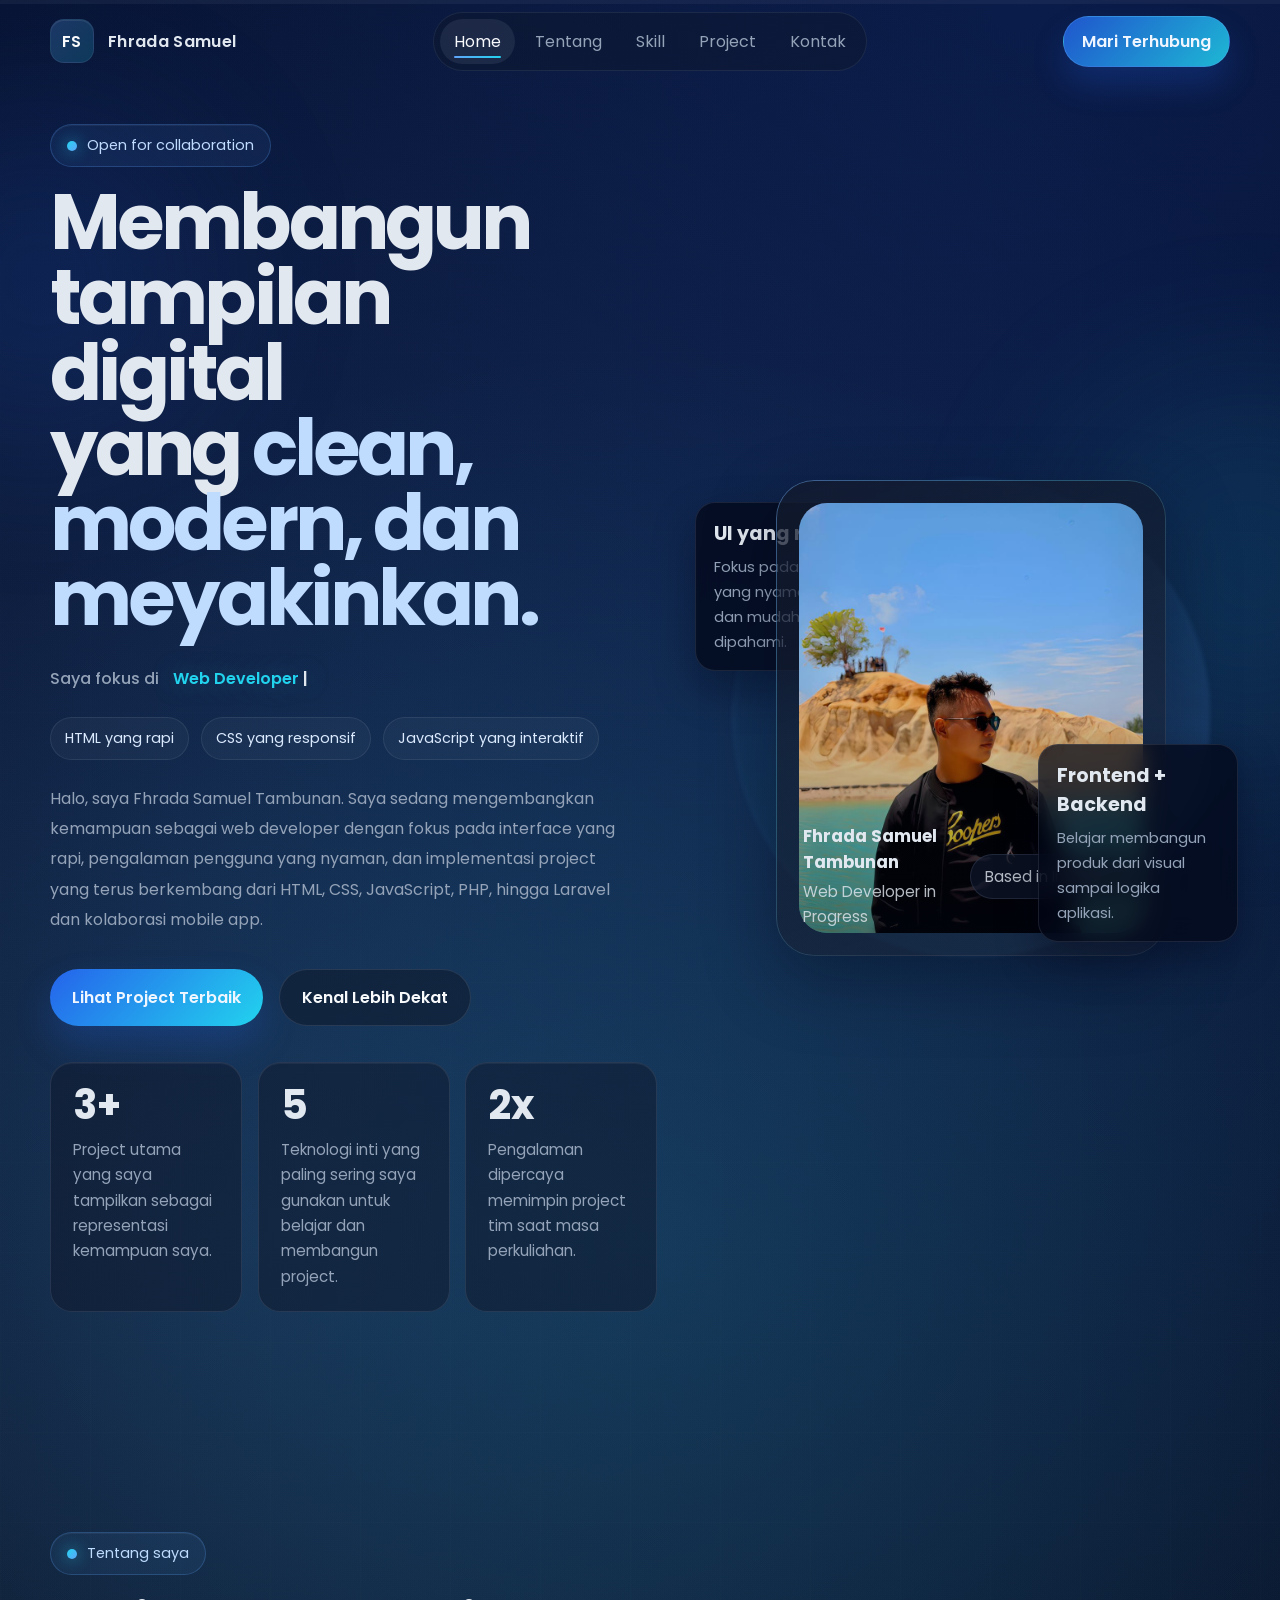
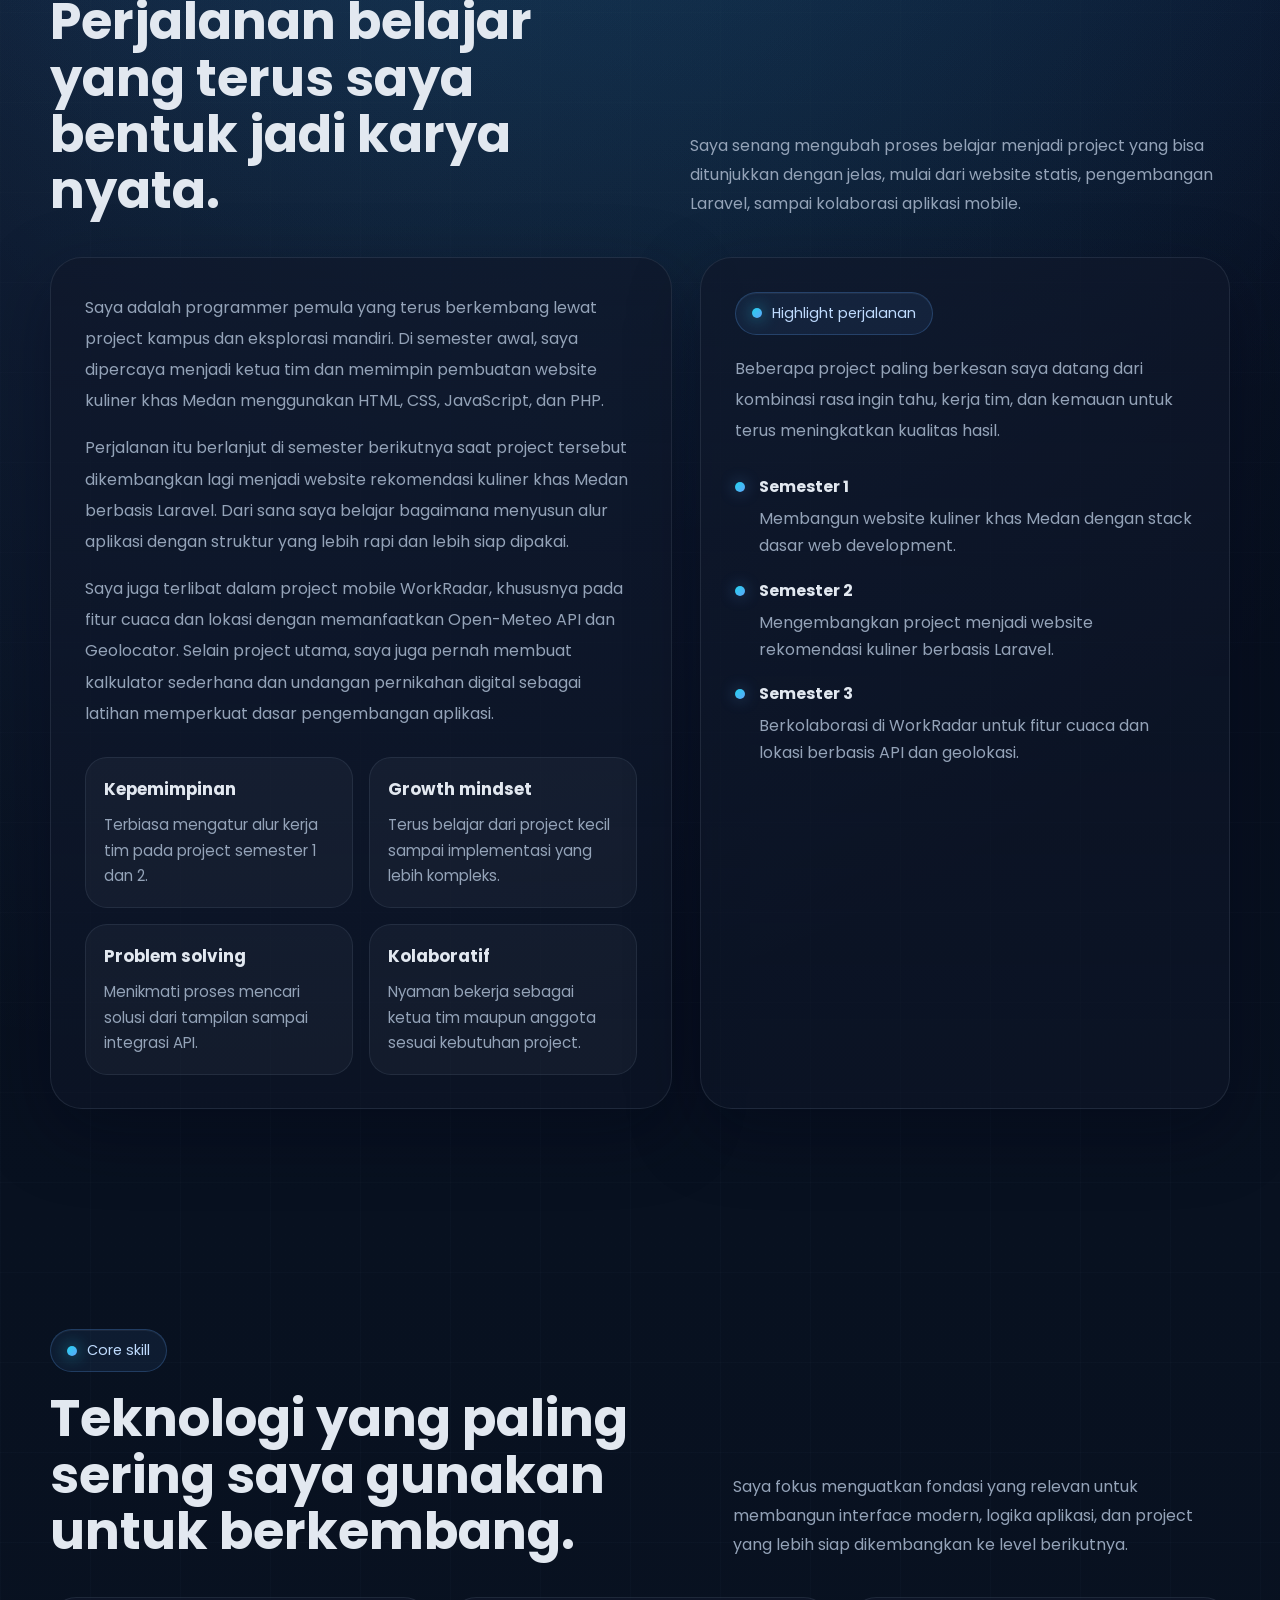
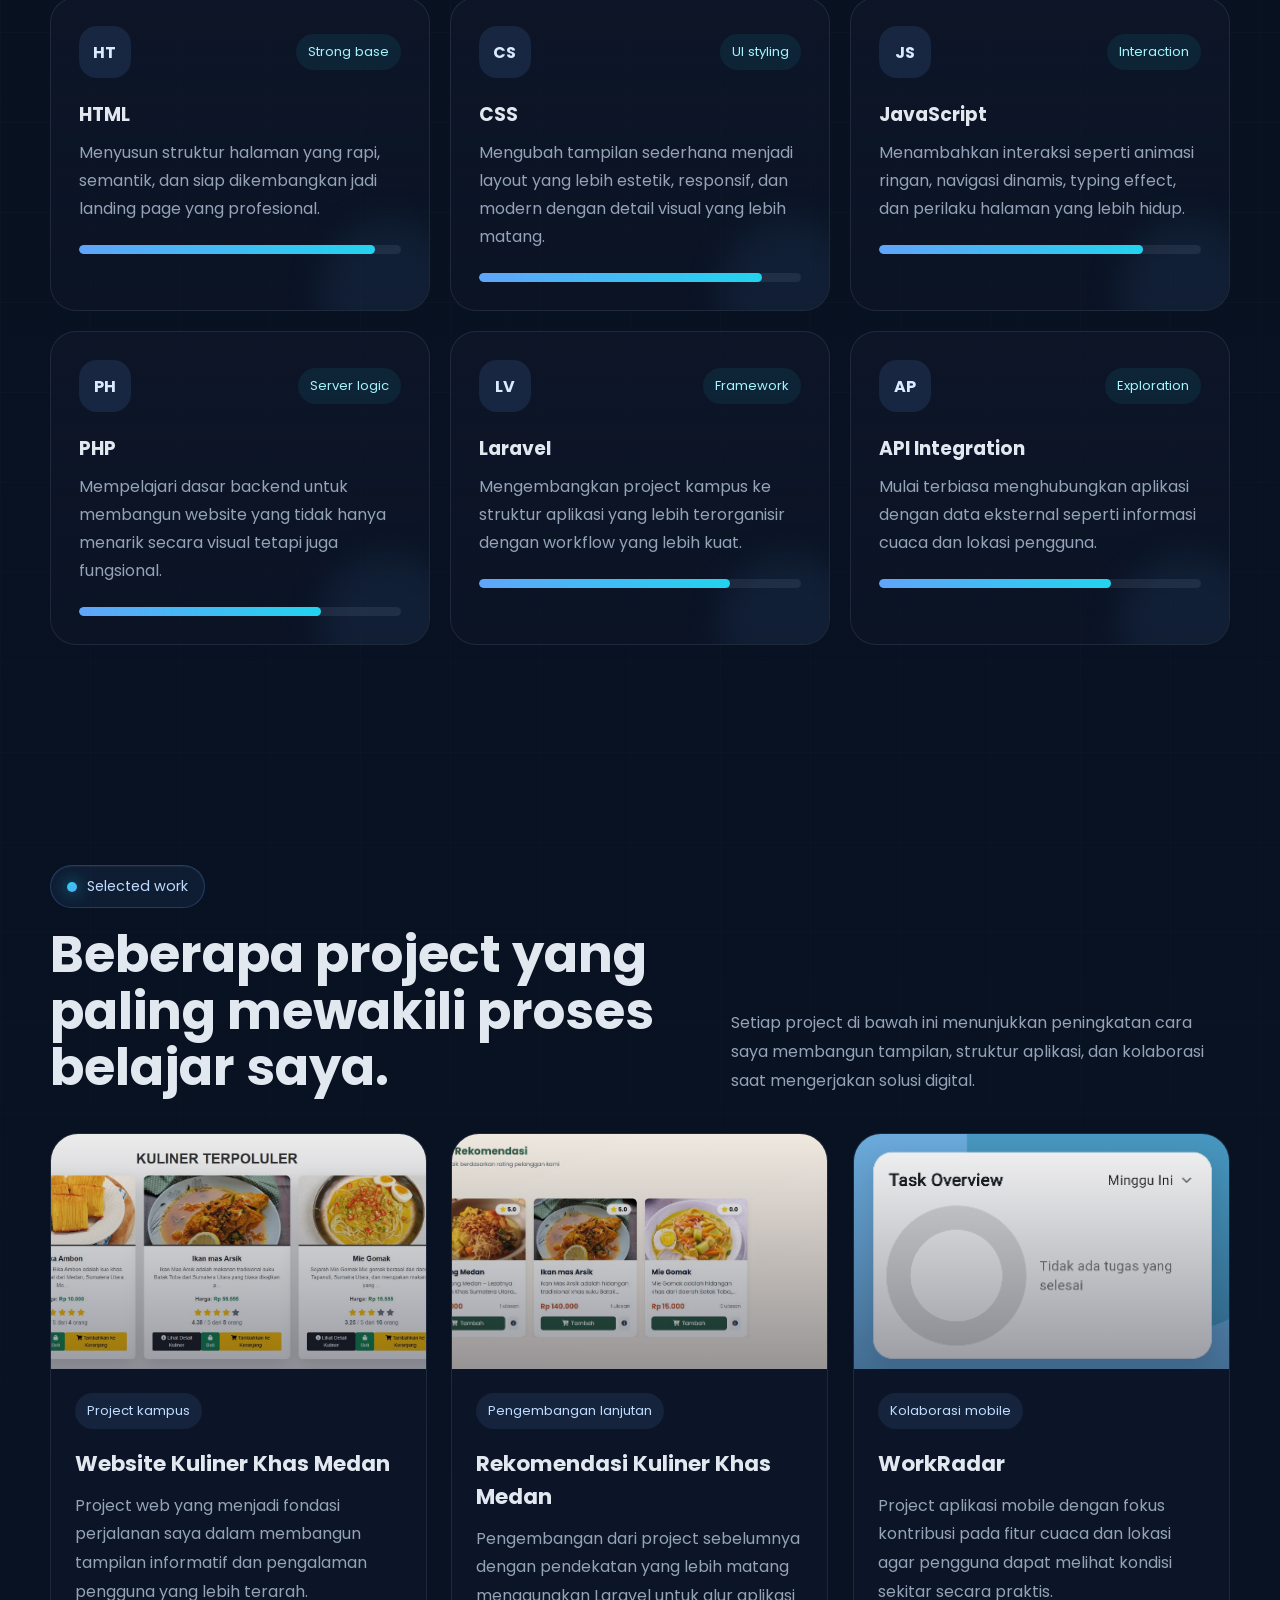
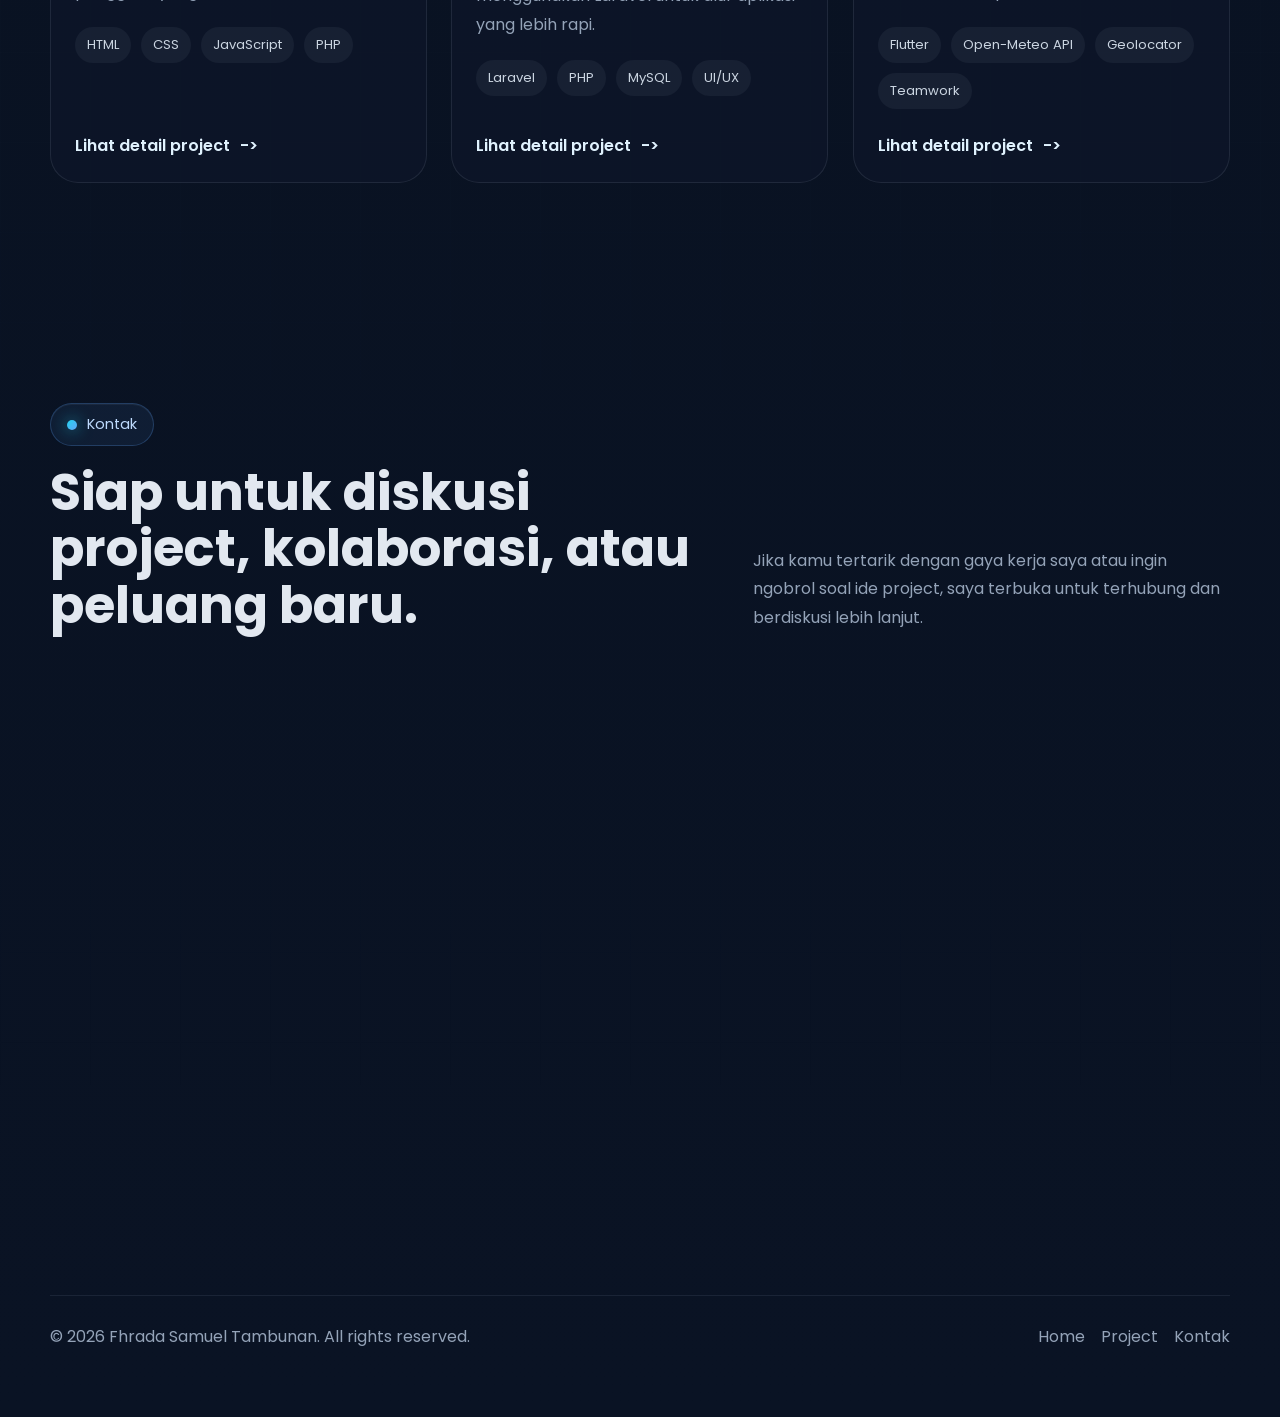
==== index.html @ 5fd80f2b "Add root index.html" ====
<!DOCTYPE html>
<html lang="id">
<head>
  <meta charset="UTF-8">
  <meta name="viewport" content="width=device-width, initial-scale=1.0">
  <meta name="description" content="Portofolio Fhrada Samuel Tambunan, web developer yang berfokus pada frontend modern, Laravel, dan kolaborasi project digital.">
  <title>Fhrada Samuel | Portofolio</title>
  <link rel="preconnect" href="https://fonts.googleapis.com">
  <link rel="preconnect" href="https://fonts.gstatic.com" crossorigin>
  <link href="https://fonts.googleapis.com/css2?family=Poppins:wght@300;400;500;600;700;800&display=swap" rel="stylesheet">
  <link rel="stylesheet" href="style/portfolio.css">
</head>
<body>
  <div class="page-progress" aria-hidden="true">
    <span></span>
  </div>

  <nav class="nav">
    <div class="nav-inner">
      <a class="brand" href="#home" aria-label="Kembali ke beranda">
        <span class="brand-mark">FS</span>
        <span>Fhrada Samuel</span>
      </a>

      <button
        class="menu-toggle"
        type="button"
        aria-label="Buka menu navigasi"
        aria-expanded="false"
        aria-controls="primary-navigation"
      >
        <span></span>
        <span></span>
        <span></span>
      </button>

      <div class="nav-links" id="primary-navigation">
        <a href="#home">Home</a>
        <a href="#about">Tentang</a>
        <a href="#skills">Skill</a>
        <a href="#projects">Project</a>
        <a href="#contact">Kontak</a>
        <a class="nav-cta-mobile" href="#contact">Mari Terhubung</a>
      </div>

      <a class="nav-cta" href="#contact">Mari Terhubung</a>
    </div>
  </nav>

  <main>
    <section class="hero" id="home">
      <div class="hero-copy reveal">
        <span class="eyebrow">Open for collaboration</span>
        <h1>
          Membangun tampilan digital yang
          <span>clean, modern, dan meyakinkan.</span>
        </h1>
        <div class="typing-row">
          <span class="typing-label">Saya fokus di</span>
          <span class="typing-value" data-typing></span>
        </div>
        <div class="hero-badges reveal">
          <span>HTML yang rapi</span>
          <span>CSS yang responsif</span>
          <span>JavaScript yang interaktif</span>
        </div>
        <p>
          Halo, saya Fhrada Samuel Tambunan. Saya sedang mengembangkan kemampuan sebagai web developer
          dengan fokus pada interface yang rapi, pengalaman pengguna yang nyaman, dan implementasi project
          yang terus berkembang dari HTML, CSS, JavaScript, PHP, hingga Laravel dan kolaborasi mobile app.
        </p>
        <div class="hero-actions">
          <a class="btn-primary" href="#projects">Lihat Project Terbaik</a>
          <a class="btn-secondary" href="#about">Kenal Lebih Dekat</a>
        </div>

        <div class="hero-metrics">
          <article class="metric-card interactive-card reveal">
            <strong data-count="3" data-suffix="+">0</strong>
            <span>Project utama yang saya tampilkan sebagai representasi kemampuan saya.</span>
          </article>
          <article class="metric-card interactive-card reveal">
            <strong data-count="5" data-suffix="">0</strong>
            <span>Teknologi inti yang paling sering saya gunakan untuk belajar dan membangun project.</span>
          </article>
          <article class="metric-card interactive-card reveal">
            <strong data-count="2" data-suffix="x">0</strong>
            <span>Pengalaman dipercaya memimpin project tim saat masa perkuliahan.</span>
          </article>
        </div>
      </div>

      <div class="hero-visual reveal">
        <div class="floating-card one">
          <strong>UI yang rapi</strong>
          <span>Fokus pada layout yang nyaman dilihat dan mudah dipahami.</span>
        </div>

        <div class="profile-shell">
          <div class="profile-frame">
            <img src="images/Foto.jpeg" alt="Foto profil Fhrada Samuel Tambunan" loading="eager">
          </div>
          <div class="profile-caption">
            <div>
              <strong>Fhrada Samuel Tambunan</strong>
              <span>Web Developer in Progress</span>
            </div>
            <span class="profile-chip">Based in Indonesia</span>
          </div>
        </div>

        <div class="floating-card two">
          <strong>Frontend + Backend</strong>
          <span>Belajar membangun produk dari visual sampai logika aplikasi.</span>
        </div>
      </div>
    </section>

    <section id="about">
      <div class="section-head reveal">
        <div>
          <span class="eyebrow">Tentang saya</span>
          <h2>Perjalanan belajar yang terus saya bentuk jadi karya nyata.</h2>
        </div>
        <p>
          Saya senang mengubah proses belajar menjadi project yang bisa ditunjukkan dengan jelas,
          mulai dari website statis, pengembangan Laravel, sampai kolaborasi aplikasi mobile.
        </p>
      </div>

      <div class="about-layout">
        <article class="about-story glass-panel reveal">
          <p>
            Saya adalah programmer pemula yang terus berkembang lewat project kampus dan eksplorasi mandiri.
            Di semester awal, saya dipercaya menjadi ketua tim dan memimpin pembuatan website kuliner khas Medan
            menggunakan HTML, CSS, JavaScript, dan PHP.
          </p>
          <p>
            Perjalanan itu berlanjut di semester berikutnya saat project tersebut dikembangkan lagi menjadi website
            rekomendasi kuliner khas Medan berbasis Laravel. Dari sana saya belajar bagaimana menyusun alur aplikasi
            dengan struktur yang lebih rapi dan lebih siap dipakai.
          </p>
          <p>
            Saya juga terlibat dalam project mobile WorkRadar, khususnya pada fitur cuaca dan lokasi dengan memanfaatkan
            Open-Meteo API dan Geolocator. Selain project utama, saya juga pernah membuat kalkulator sederhana dan
            undangan pernikahan digital sebagai latihan memperkuat dasar pengembangan aplikasi.
          </p>

          <div class="highlight-grid">
            <div class="highlight-card interactive-card">
              <strong>Kepemimpinan</strong>
              <span>Terbiasa mengatur alur kerja tim pada project semester 1 dan 2.</span>
            </div>
            <div class="highlight-card interactive-card">
              <strong>Growth mindset</strong>
              <span>Terus belajar dari project kecil sampai implementasi yang lebih kompleks.</span>
            </div>
            <div class="highlight-card interactive-card">
              <strong>Problem solving</strong>
              <span>Menikmati proses mencari solusi dari tampilan sampai integrasi API.</span>
            </div>
            <div class="highlight-card interactive-card">
              <strong>Kolaboratif</strong>
              <span>Nyaman bekerja sebagai ketua tim maupun anggota sesuai kebutuhan project.</span>
            </div>
          </div>
        </article>

        <aside class="about-side glass-panel reveal">
          <span class="eyebrow">Highlight perjalanan</span>
          <p>
            Beberapa project paling berkesan saya datang dari kombinasi rasa ingin tahu, kerja tim, dan kemauan
            untuk terus meningkatkan kualitas hasil.
          </p>

          <div class="journey-list">
            <div class="journey-item">
              <strong>Semester 1</strong>
              <span>Membangun website kuliner khas Medan dengan stack dasar web development.</span>
            </div>
            <div class="journey-item">
              <strong>Semester 2</strong>
              <span>Mengembangkan project menjadi website rekomendasi kuliner berbasis Laravel.</span>
            </div>
            <div class="journey-item">
              <strong>Semester 3</strong>
              <span>Berkolaborasi di WorkRadar untuk fitur cuaca dan lokasi berbasis API dan geolokasi.</span>
            </div>
          </div>
        </aside>
      </div>
    </section>

    <section id="skills">
      <div class="section-head reveal">
        <div>
          <span class="eyebrow">Core skill</span>
          <h2>Teknologi yang paling sering saya gunakan untuk berkembang.</h2>
        </div>
        <p>
          Saya fokus menguatkan fondasi yang relevan untuk membangun interface modern, logika aplikasi,
          dan project yang lebih siap dikembangkan ke level berikutnya.
        </p>
      </div>

      <div class="skills-grid">
        <article class="skill-card interactive-card reveal">
          <div class="skill-top">
            <span class="skill-mark">HT</span>
            <span class="skill-level">Strong base</span>
          </div>
          <h3>HTML</h3>
          <p>Menyusun struktur halaman yang rapi, semantik, dan siap dikembangkan jadi landing page yang profesional.</p>
          <div class="progress-track"><div class="progress-bar" data-progress="92"></div></div>
        </article>

        <article class="skill-card interactive-card reveal">
          <div class="skill-top">
            <span class="skill-mark">CS</span>
            <span class="skill-level">UI styling</span>
          </div>
          <h3>CSS</h3>
          <p>Mengubah tampilan sederhana menjadi layout yang lebih estetik, responsif, dan modern dengan detail visual yang lebih matang.</p>
          <div class="progress-track"><div class="progress-bar" data-progress="88"></div></div>
        </article>

        <article class="skill-card interactive-card reveal">
          <div class="skill-top">
            <span class="skill-mark">JS</span>
            <span class="skill-level">Interaction</span>
          </div>
          <h3>JavaScript</h3>
          <p>Menambahkan interaksi seperti animasi ringan, navigasi dinamis, typing effect, dan perilaku halaman yang lebih hidup.</p>
          <div class="progress-track"><div class="progress-bar" data-progress="82"></div></div>
        </article>

        <article class="skill-card interactive-card reveal">
          <div class="skill-top">
            <span class="skill-mark">PH</span>
            <span class="skill-level">Server logic</span>
          </div>
          <h3>PHP</h3>
          <p>Mempelajari dasar backend untuk membangun website yang tidak hanya menarik secara visual tetapi juga fungsional.</p>
          <div class="progress-track"><div class="progress-bar" data-progress="75"></div></div>
        </article>

        <article class="skill-card interactive-card reveal">
          <div class="skill-top">
            <span class="skill-mark">LV</span>
            <span class="skill-level">Framework</span>
          </div>
          <h3>Laravel</h3>
          <p>Mengembangkan project kampus ke struktur aplikasi yang lebih terorganisir dengan workflow yang lebih kuat.</p>
          <div class="progress-track"><div class="progress-bar" data-progress="78"></div></div>
        </article>

        <article class="skill-card interactive-card reveal">
          <div class="skill-top">
            <span class="skill-mark">AP</span>
            <span class="skill-level">Exploration</span>
          </div>
          <h3>API Integration</h3>
          <p>Mulai terbiasa menghubungkan aplikasi dengan data eksternal seperti informasi cuaca dan lokasi pengguna.</p>
          <div class="progress-track"><div class="progress-bar" data-progress="72"></div></div>
        </article>
      </div>
    </section>

    <section id="projects">
      <div class="section-head reveal">
        <div>
          <span class="eyebrow">Selected work</span>
          <h2>Beberapa project yang paling mewakili proses belajar saya.</h2>
        </div>
        <p>
          Setiap project di bawah ini menunjukkan peningkatan cara saya membangun tampilan, struktur aplikasi,
          dan kolaborasi saat mengerjakan solusi digital.
        </p>
      </div>

      <div class="projects-grid">
        <a href="project1.html" class="project-card interactive-card reveal">
          <div class="project-media">
            <img src="images/Project1.jpeg" alt="Preview website kuliner khas Medan" loading="lazy">
          </div>
          <div class="project-content">
            <span class="project-tag">Project kampus</span>
            <h3>Website Kuliner Khas Medan</h3>
            <p>Project web yang menjadi fondasi perjalanan saya dalam membangun tampilan informatif dan pengalaman pengguna yang lebih terarah.</p>
            <div class="project-meta">
              <span>HTML</span>
              <span>CSS</span>
              <span>JavaScript</span>
              <span>PHP</span>
            </div>
            <span class="project-link">Lihat detail project</span>
          </div>
        </a>

        <a href="project2.html" class="project-card interactive-card reveal">
          <div class="project-media">
            <img src="images/Project2.jpeg" alt="Preview website rekomendasi kuliner khas Medan" loading="lazy">
          </div>
          <div class="project-content">
            <span class="project-tag">Pengembangan lanjutan</span>
            <h3>Rekomendasi Kuliner Khas Medan</h3>
            <p>Pengembangan dari project sebelumnya dengan pendekatan yang lebih matang menggunakan Laravel untuk alur aplikasi yang lebih rapi.</p>
            <div class="project-meta">
              <span>Laravel</span>
              <span>PHP</span>
              <span>MySQL</span>
              <span>UI/UX</span>
            </div>
            <span class="project-link">Lihat detail project</span>
          </div>
        </a>

        <a href="project3.html" class="project-card interactive-card reveal">
          <div class="project-media">
            <img src="images/Project3.png" alt="Preview aplikasi WorkRadar" loading="lazy">
          </div>
          <div class="project-content">
            <span class="project-tag">Kolaborasi mobile</span>
            <h3>WorkRadar</h3>
            <p>Project aplikasi mobile dengan fokus kontribusi pada fitur cuaca dan lokasi agar pengguna dapat melihat kondisi sekitar secara praktis.</p>
            <div class="project-meta">
              <span>Flutter</span>
              <span>Open-Meteo API</span>
              <span>Geolocator</span>
              <span>Teamwork</span>
            </div>
            <span class="project-link">Lihat detail project</span>
          </div>
        </a>
      </div>
    </section>

    <section id="contact">
      <div class="section-head reveal">
        <div>
          <span class="eyebrow">Kontak</span>
          <h2>Siap untuk diskusi project, kolaborasi, atau peluang baru.</h2>
        </div>
        <p>
          Jika kamu tertarik dengan gaya kerja saya atau ingin ngobrol soal ide project, saya terbuka
          untuk terhubung dan berdiskusi lebih lanjut.
        </p>
      </div>

      <div class="contact-grid">
        <article class="contact-panel glass-panel reveal">
          <span class="eyebrow">Mari kerja bareng</span>
          <h3>Portofolio yang baik bukan hanya terlihat bagus, tapi juga terasa siap dipercaya.</h3>
          <p>
            Saya senang membangun tampilan yang bersih, mudah dipahami, dan punya karakter visual yang modern.
            Jika kamu ingin bekerja sama atau sekadar memberikan masukan, saya akan senang mendengarnya.
          </p>

          <div class="availability">
            <div class="availability-item">Terbuka untuk kolaborasi project pembelajaran dan freelance.</div>
            <div class="availability-item">Siap mengembangkan landing page, website kampus, dan UI modern.</div>
            <div class="availability-item">Mudah diajak diskusi, revisi, dan eksplorasi ide baru.</div>
          </div>
        </article>

        <div class="contact-cards glass-panel reveal">
          <a class="contact-card interactive-card" href="https://instagram.com/fhrada_samuel09" target="_blank" rel="noreferrer">
            <div>
              <strong>Instagram</strong>
              <span>@fhrada_samuel09</span>
            </div>
            <span class="contact-icon">IG</span>
          </a>

          <a class="contact-card interactive-card" href="mailto:fhradasamuel567@gmail.com">
            <div>
              <strong>Email</strong>
              <span>fhradasamuel567@gmail.com</span>
            </div>
            <span class="contact-icon">@</span>
          </a>

          <a class="contact-card interactive-card" href="https://wa.me/628228827422" target="_blank" rel="noreferrer">
            <div>
              <strong>WhatsApp</strong>
              <span>+62 822-882-7422</span>
            </div>
            <span class="contact-icon">WA</span>
          </a>
        </div>
      </div>
    </section>
  </main>

  <footer class="footer">
    <span>© <span id="year">2026</span> Fhrada Samuel Tambunan. All rights reserved.</span>
    <div class="footer-links">
      <a href="#home">Home</a>
      <a href="#projects">Project</a>
      <a href="#contact">Kontak</a>
    </div>
  </footer>

  <script>
    document.getElementById("year").textContent = new Date().getFullYear();
  </script>
  <script src="style/portfolio.js"></script>
  <button class="back-to-top" type="button" data-back-to-top aria-label="Kembali ke atas">↑</button>
</body>
</html>
---- style/portfolio.css ----
:root {
  --bg: #081120;
  --bg-soft: #0d1729;
  --surface: rgba(15, 23, 42, 0.72);
  --surface-strong: rgba(15, 23, 42, 0.92);
  --surface-light: rgba(148, 163, 184, 0.08);
  --text: #e2e8f0;
  --muted: #94a3b8;
  --line: rgba(148, 163, 184, 0.16);
  --primary: #60a5fa;
  --primary-strong: #2563eb;
  --accent: #22d3ee;
  --success: #34d399;
  --shadow: 0 24px 70px rgba(2, 6, 23, 0.35);
  --radius-lg: 32px;
  --radius-md: 22px;
  --radius-sm: 16px;
  --container: 1180px;
}

* {
  margin: 0;
  padding: 0;
  box-sizing: border-box;
}

html {
  scroll-behavior: smooth;
}

body {
  min-height: 100vh;
  font-family: "Poppins", sans-serif;
  color: var(--text);
  background:
    radial-gradient(circle at var(--pointer-x, 50%) var(--pointer-y, 20%), rgba(34, 211, 238, 0.12), transparent 18%),
    radial-gradient(circle at 20% 20%, rgba(96, 165, 250, 0.18), transparent 28%),
    radial-gradient(circle at 80% 0%, rgba(37, 99, 235, 0.24), transparent 32%),
    linear-gradient(180deg, #020617 0%, #081120 45%, #0a1324 100%);
  overflow-x: hidden;
}

body.menu-open {
  overflow: hidden;
}

body::before,
body::after {
  content: "";
  position: fixed;
  border-radius: 50%;
  filter: blur(90px);
  opacity: 0.5;
  pointer-events: none;
  z-index: -2;
}

body::before {
  width: 320px;
  height: 320px;
  left: -120px;
  top: 120px;
  background: rgba(37, 99, 235, 0.3);
}

body::after {
  width: 380px;
  height: 380px;
  right: -160px;
  top: 380px;
  background: rgba(34, 211, 238, 0.22);
}

main {
  position: relative;
  z-index: 1;
}

main::before {
  content: "";
  position: absolute;
  inset: 0;
  background-image:
    linear-gradient(rgba(148, 163, 184, 0.04) 1px, transparent 1px),
    linear-gradient(90deg, rgba(148, 163, 184, 0.04) 1px, transparent 1px);
  background-size: 90px 90px;
  mask-image: linear-gradient(180deg, rgba(0, 0, 0, 0.22), rgba(0, 0, 0, 0.7), transparent);
  pointer-events: none;
  z-index: -1;
}

a {
  color: inherit;
  text-decoration: none;
}

img {
  display: block;
  max-width: 100%;
}

button,
input,
textarea {
  font: inherit;
}

button {
  border: 0;
}

a:focus-visible,
button:focus-visible {
  outline: 2px solid rgba(96, 165, 250, 0.72);
  outline-offset: 4px;
}

.page-progress {
  position: fixed;
  inset: 0 0 auto;
  height: 4px;
  background: rgba(148, 163, 184, 0.08);
  z-index: 200;
  pointer-events: none;
}

.page-progress span {
  display: block;
  width: 0;
  height: 100%;
  background: linear-gradient(90deg, var(--accent), var(--primary), #c4b5fd);
  box-shadow: 0 0 18px rgba(96, 165, 250, 0.5);
  transition: width 0.15s linear;
}

section {
  width: min(var(--container), calc(100% - 48px));
  margin: 0 auto;
  padding: 110px 0;
  scroll-margin-top: 110px;
}

.section-head {
  display: flex;
  align-items: flex-end;
  justify-content: space-between;
  gap: 24px;
  margin-bottom: 38px;
}

.section-head h2 {
  font-size: clamp(2rem, 4vw, 3.2rem);
  line-height: 1.1;
}

.section-head p {
  max-width: 540px;
  color: var(--muted);
  line-height: 1.8;
}

.eyebrow {
  display: inline-flex;
  align-items: center;
  gap: 10px;
  margin-bottom: 18px;
  padding: 10px 16px;
  border: 1px solid rgba(96, 165, 250, 0.24);
  border-radius: 999px;
  background: rgba(96, 165, 250, 0.08);
  color: #bfdbfe;
  font-size: 0.9rem;
  box-shadow: inset 0 1px 0 rgba(255, 255, 255, 0.05);
}

.eyebrow::before {
  content: "";
  width: 10px;
  height: 10px;
  border-radius: 50%;
  background: linear-gradient(135deg, var(--accent), var(--primary));
  box-shadow: 0 0 16px rgba(34, 211, 238, 0.7);
}

.nav {
  position: sticky;
  top: 0;
  z-index: 100;
  width: 100%;
  backdrop-filter: blur(0);
  transition: background 0.35s ease, border-color 0.35s ease, box-shadow 0.35s ease, backdrop-filter 0.35s ease;
}

.nav.scrolled {
  background: rgba(2, 6, 23, 0.72);
  border-bottom: 1px solid rgba(148, 163, 184, 0.08);
  backdrop-filter: blur(18px);
  box-shadow: 0 16px 40px rgba(2, 6, 23, 0.28);
}

.nav-inner {
  position: relative;
  width: min(var(--container), calc(100% - 48px));
  margin: 0 auto;
  min-height: 82px;
  display: flex;
  align-items: center;
  justify-content: space-between;
  gap: 14px;
}

.brand {
  display: flex;
  align-items: center;
  gap: 14px;
  font-weight: 600;
  letter-spacing: 0.02em;
  flex-shrink: 0;
}

.brand-mark {
  width: 44px;
  height: 44px;
  display: grid;
  place-items: center;
  border-radius: 14px;
  background: linear-gradient(135deg, rgba(96, 165, 250, 0.24), rgba(34, 211, 238, 0.18));
  border: 1px solid rgba(148, 163, 184, 0.12);
  color: #f8fafc;
  box-shadow: inset 0 1px 0 rgba(255, 255, 255, 0.08);
}

.nav-links {
  display: flex;
  align-items: center;
  gap: 6px;
  padding: 6px;
  border: 1px solid rgba(148, 163, 184, 0.12);
  border-radius: 999px;
  background: rgba(15, 23, 42, 0.42);
}

.nav-links a {
  position: relative;
  padding: 10px 14px;
  border-radius: 999px;
  color: var(--muted);
  transition: color 0.25s ease, background 0.25s ease, transform 0.25s ease;
}

.nav-links a::after {
  content: "";
  position: absolute;
  left: 14px;
  right: 14px;
  bottom: 6px;
  height: 2px;
  border-radius: 999px;
  background: linear-gradient(90deg, var(--primary), var(--accent));
  transform: scaleX(0);
  transform-origin: center;
  transition: transform 0.25s ease;
}

.nav-links a:hover,
.nav-links a.active {
  color: #f8fafc;
  background: rgba(148, 163, 184, 0.12);
}

.nav-links a:hover::after,
.nav-links a.active::after {
  transform: scaleX(1);
}

.nav-cta,
.btn-primary,
.btn-secondary {
  display: inline-flex;
  align-items: center;
  justify-content: center;
  gap: 10px;
  border-radius: 999px;
  font-weight: 600;
  transition: transform 0.25s ease, box-shadow 0.25s ease, border-color 0.25s ease, background 0.25s ease;
}

.nav-cta {
  padding: 12px 18px;
  border: 1px solid rgba(96, 165, 250, 0.32);
  background: linear-gradient(135deg, rgba(37, 99, 235, 0.82), rgba(34, 211, 238, 0.85));
  color: #eff6ff;
  box-shadow: 0 18px 32px rgba(37, 99, 235, 0.22);
  flex-shrink: 0;
}

.nav-cta:hover,
.btn-primary:hover,
.btn-secondary:hover {
  transform: translateY(-2px);
}

.nav-cta:hover {
  box-shadow: 0 20px 36px rgba(37, 99, 235, 0.3);
}

.nav-cta-mobile {
  display: none;
}

.menu-toggle {
  display: none;
  width: 50px;
  height: 50px;
  padding: 0;
  border: 1px solid rgba(148, 163, 184, 0.18);
  border-radius: 16px;
  background: rgba(15, 23, 42, 0.84);
  color: #f8fafc;
  cursor: pointer;
  align-items: center;
  justify-content: center;
  flex-direction: column;
  gap: 5px;
}

.menu-toggle span {
  width: 20px;
  height: 2px;
  border-radius: 999px;
  background: currentColor;
  transition: transform 0.25s ease, opacity 0.25s ease;
}

.menu-toggle.active span:nth-child(1) {
  transform: translateY(7px) rotate(45deg);
}

.menu-toggle.active span:nth-child(2) {
  opacity: 0;
}

.menu-toggle.active span:nth-child(3) {
  transform: translateY(-7px) rotate(-45deg);
}

.hero {
  min-height: calc(100svh - 82px);
  display: grid;
  grid-template-columns: minmax(0, 1.08fr) minmax(320px, 0.92fr);
  align-items: center;
  gap: clamp(32px, 5vw, 56px);
  padding-top: clamp(22px, 4vw, 42px);
}

.hero-copy h1 {
  font-size: clamp(2.9rem, 6vw, 5.1rem);
  line-height: 0.98;
  letter-spacing: -0.05em;
  max-width: 10ch;
  text-wrap: balance;
}

.hero-copy h1 span {
  color: #bfdbfe;
}

.typing-row {
  display: flex;
  align-items: center;
  flex-wrap: wrap;
  gap: 14px;
  min-height: 32px;
  margin-top: 26px;
  color: #dbeafe;
  font-weight: 600;
}

.typing-label {
  color: var(--muted);
  font-weight: 500;
}

.typing-value {
  color: var(--accent);
  text-shadow: 0 0 26px rgba(34, 211, 238, 0.34);
}

.typing-value::after {
  content: "|";
  margin-left: 4px;
  color: #e2e8f0;
  animation: blink 1s infinite;
}

.hero-badges {
  display: flex;
  flex-wrap: wrap;
  gap: 12px;
  margin-top: 22px;
}

.hero-badges span {
  padding: 10px 14px;
  border-radius: 999px;
  border: 1px solid rgba(148, 163, 184, 0.14);
  background: rgba(148, 163, 184, 0.06);
  color: #dbeafe;
  font-size: 0.9rem;
}

.hero-copy p {
  max-width: 58ch;
  margin-top: 24px;
  color: var(--muted);
  font-size: 1rem;
  line-height: 1.9;
}

.hero-actions {
  display: flex;
  flex-wrap: wrap;
  gap: 16px;
  margin-top: 34px;
}

.btn-primary,
.btn-secondary {
  padding: 15px 22px;
}

.btn-primary {
  background: linear-gradient(135deg, var(--primary-strong), var(--accent));
  color: #eff6ff;
  box-shadow: 0 18px 36px rgba(37, 99, 235, 0.24);
}

.btn-primary:hover {
  box-shadow: 0 22px 40px rgba(37, 99, 235, 0.3);
}

.btn-secondary {
  border: 1px solid rgba(148, 163, 184, 0.18);
  background: rgba(15, 23, 42, 0.52);
  color: #f8fafc;
}

.btn-secondary:hover {
  border-color: rgba(96, 165, 250, 0.4);
  background: rgba(30, 41, 59, 0.82);
}

.hero-metrics {
  display: grid;
  grid-template-columns: repeat(3, minmax(0, 1fr));
  gap: 16px;
  margin-top: 36px;
}

.metric-card {
  padding: 22px;
  border: 1px solid var(--line);
  border-radius: 22px;
  background: rgba(15, 23, 42, 0.5);
  box-shadow: inset 0 1px 0 rgba(255, 255, 255, 0.05);
}

.metric-card strong {
  display: block;
  font-size: clamp(1.8rem, 4vw, 2.5rem);
  line-height: 1;
  margin-bottom: 12px;
}

.metric-card span {
  color: var(--muted);
  font-size: 0.95rem;
  line-height: 1.6;
}

.hero-visual {
  position: relative;
  min-height: clamp(460px, 60vw, 640px);
  display: flex;
  align-items: center;
  justify-content: center;
  perspective: 1400px;
}

.hero-visual::before {
  content: "";
  position: absolute;
  width: min(560px, 92%);
  aspect-ratio: 1;
  border-radius: 50%;
  border: 1px solid rgba(96, 165, 250, 0.14);
  background:
    radial-gradient(circle at center, rgba(96, 165, 250, 0.14), transparent 62%),
    conic-gradient(from 90deg, rgba(96, 165, 250, 0.14), rgba(34, 211, 238, 0.06), transparent, rgba(96, 165, 250, 0.12));
  filter: blur(2px);
  animation: rotateHalo 18s linear infinite;
}

.profile-shell {
  position: relative;
  width: min(100%, 390px);
  padding: 22px;
  border: 1px solid rgba(148, 163, 184, 0.16);
  border-radius: 38px;
  background:
    linear-gradient(160deg, rgba(15, 23, 42, 0.76), rgba(15, 23, 42, 0.48)),
    rgba(255, 255, 255, 0.04);
  box-shadow: var(--shadow);
  z-index: 1;
}

.profile-shell::before {
  content: "";
  position: absolute;
  inset: -1px;
  border-radius: inherit;
  padding: 1px;
  background: linear-gradient(135deg, rgba(96, 165, 250, 0.4), rgba(34, 211, 238, 0.2), transparent 70%);
  -webkit-mask:
    linear-gradient(#fff 0 0) content-box,
    linear-gradient(#fff 0 0);
  -webkit-mask-composite: xor;
  mask-composite: exclude;
}

.profile-frame {
  position: relative;
  overflow: hidden;
  border-radius: 28px;
  background: linear-gradient(180deg, rgba(96, 165, 250, 0.18), rgba(15, 23, 42, 0.15));
}

.profile-frame::after {
  content: "";
  position: absolute;
  inset: 0;
  background: linear-gradient(180deg, rgba(2, 6, 23, 0) 45%, rgba(2, 6, 23, 0.44) 100%);
  pointer-events: none;
}

.profile-frame img {
  width: 100%;
  aspect-ratio: 4 / 5;
  object-fit: cover;
  transform: scale(1.02);
}

.profile-caption {
  position: absolute;
  left: 26px;
  right: 26px;
  bottom: 26px;
  display: flex;
  align-items: center;
  justify-content: space-between;
  gap: 16px;
  z-index: 1;
}

.profile-caption strong {
  display: block;
  margin-bottom: 4px;
  font-size: 1.05rem;
}

.profile-caption span {
  color: rgba(226, 232, 240, 0.8);
  font-size: 0.95rem;
}

.profile-chip {
  padding: 10px 14px;
  border-radius: 999px;
  background: rgba(15, 23, 42, 0.72);
  border: 1px solid rgba(148, 163, 184, 0.16);
  color: #bfdbfe;
  font-size: 0.88rem;
  white-space: nowrap;
}

.floating-card {
  position: absolute;
  max-width: 200px;
  padding: 16px 18px;
  border: 1px solid rgba(148, 163, 184, 0.16);
  border-radius: 20px;
  background: rgba(2, 6, 23, 0.72);
  backdrop-filter: blur(12px);
  box-shadow: 0 18px 40px rgba(2, 6, 23, 0.35);
  animation: float 8s ease-in-out infinite;
  z-index: 1;
}

.floating-card strong {
  display: block;
  margin-bottom: 6px;
  font-size: 1.2rem;
}

.floating-card span {
  color: var(--muted);
  font-size: 0.92rem;
}

.floating-card.one {
  left: -18px;
  top: 104px;
}

.floating-card.two {
  right: -8px;
  bottom: 96px;
  animation-delay: -4s;
}

.glass-panel {
  border: 1px solid rgba(148, 163, 184, 0.14);
  border-radius: var(--radius-lg);
  background: linear-gradient(180deg, rgba(15, 23, 42, 0.72), rgba(15, 23, 42, 0.48));
  box-shadow: var(--shadow);
}

.about-layout {
  display: grid;
  grid-template-columns: minmax(0, 1.08fr) minmax(280px, 0.92fr);
  gap: 28px;
}

.about-story,
.about-side,
.contact-panel,
.contact-cards {
  padding: 34px;
}

.about-story p,
.about-side p {
  color: var(--muted);
  line-height: 1.95;
}

.about-story p + p {
  margin-top: 16px;
}

.highlight-grid {
  display: grid;
  grid-template-columns: repeat(2, minmax(0, 1fr));
  gap: 16px;
  margin-top: 28px;
}

.highlight-card {
  padding: 18px;
  border-radius: 22px;
  background: rgba(148, 163, 184, 0.06);
  border: 1px solid rgba(148, 163, 184, 0.12);
}

.highlight-card strong {
  display: block;
  margin-bottom: 10px;
  font-size: 1.05rem;
}

.highlight-card span {
  color: var(--muted);
  font-size: 0.94rem;
  line-height: 1.7;
}

.journey-list {
  display: grid;
  gap: 18px;
  margin-top: 28px;
}

.journey-item {
  position: relative;
  padding-left: 24px;
}

.journey-item::before {
  content: "";
  position: absolute;
  left: 0;
  top: 8px;
  width: 10px;
  height: 10px;
  border-radius: 50%;
  background: linear-gradient(135deg, var(--accent), var(--primary));
  box-shadow: 0 0 16px rgba(96, 165, 250, 0.44);
}

.journey-item strong {
  display: block;
  margin-bottom: 6px;
}

.journey-item span {
  color: var(--muted);
  line-height: 1.7;
}

.skills-grid {
  display: grid;
  grid-template-columns: repeat(3, minmax(0, 1fr));
  gap: 20px;
}

.skill-card,
.project-card,
.contact-card,
.metric-card,
.highlight-card {
  transform-style: preserve-3d;
}

.skill-card {
  position: relative;
  padding: 28px;
  border-radius: 26px;
  border: 1px solid rgba(148, 163, 184, 0.14);
  background: linear-gradient(180deg, rgba(15, 23, 42, 0.72), rgba(15, 23, 42, 0.42));
  overflow: hidden;
}

.skill-card::before {
  content: "";
  position: absolute;
  inset: auto -30px -50px auto;
  width: 140px;
  height: 140px;
  border-radius: 50%;
  background: rgba(96, 165, 250, 0.08);
  filter: blur(18px);
}

.skill-top {
  display: flex;
  align-items: center;
  justify-content: space-between;
  gap: 16px;
  margin-bottom: 22px;
}

.skill-mark {
  width: 52px;
  height: 52px;
  display: grid;
  place-items: center;
  border-radius: 18px;
  background: rgba(96, 165, 250, 0.12);
  color: #dbeafe;
  font-weight: 700;
  letter-spacing: 0.03em;
}

.skill-level {
  padding: 8px 12px;
  border-radius: 999px;
  background: rgba(34, 211, 238, 0.08);
  color: #a5f3fc;
  font-size: 0.82rem;
}

.skill-card h3 {
  margin-bottom: 10px;
  font-size: 1.18rem;
}

.skill-card p {
  color: var(--muted);
  line-height: 1.75;
  min-height: 84px;
}

.progress-track {
  height: 9px;
  margin-top: 22px;
  border-radius: 999px;
  background: rgba(148, 163, 184, 0.12);
  overflow: hidden;
}

.progress-bar {
  width: var(--progress, 0%);
  height: 100%;
  border-radius: inherit;
  background: linear-gradient(90deg, var(--primary), var(--accent));
  transform: scaleX(0);
  transform-origin: left;
  transition: transform 0.9s cubic-bezier(0.22, 1, 0.36, 1);
}

.progress-bar.is-animated {
  transform: scaleX(1);
}

.projects-grid {
  display: grid;
  grid-template-columns: repeat(3, minmax(0, 1fr));
  gap: 24px;
}

.project-card {
  position: relative;
  display: flex;
  flex-direction: column;
  min-height: 100%;
  border-radius: 28px;
  overflow: hidden;
  border: 1px solid rgba(148, 163, 184, 0.14);
  background: rgba(15, 23, 42, 0.62);
}

.project-media {
  position: relative;
  aspect-ratio: 16 / 10;
  overflow: hidden;
}

.project-media::after {
  content: "";
  position: absolute;
  inset: 0;
  background: linear-gradient(180deg, rgba(2, 6, 23, 0.04), rgba(2, 6, 23, 0.4));
}

.project-media img {
  width: 100%;
  height: 100%;
  object-fit: cover;
  transition: transform 0.45s ease;
}

.project-content {
  display: flex;
  flex: 1;
  flex-direction: column;
  padding: 24px;
}

.project-tag {
  display: inline-flex;
  width: fit-content;
  margin-bottom: 18px;
  padding: 8px 12px;
  border-radius: 999px;
  background: rgba(96, 165, 250, 0.1);
  color: #bfdbfe;
  font-size: 0.82rem;
}

.project-content h3 {
  font-size: 1.35rem;
  margin-bottom: 12px;
}

.project-content p {
  color: var(--muted);
  line-height: 1.8;
}

.project-meta {
  display: flex;
  flex-wrap: wrap;
  gap: 10px;
  margin-top: 20px;
}

.project-meta span {
  padding: 8px 12px;
  border-radius: 999px;
  background: rgba(148, 163, 184, 0.08);
  color: #cbd5e1;
  font-size: 0.82rem;
}

.project-link {
  display: inline-flex;
  align-items: center;
  gap: 10px;
  margin-top: auto;
  padding-top: 24px;
  color: #e0f2fe;
  font-weight: 600;
}

.project-link::after {
  content: "->";
  transition: transform 0.25s ease;
}

.contact-grid {
  display: grid;
  grid-template-columns: minmax(0, 1fr) minmax(320px, 1fr);
  gap: 28px;
}

.contact-panel p {
  color: var(--muted);
  line-height: 1.9;
  margin-top: 18px;
}

.availability {
  display: grid;
  gap: 16px;
  margin-top: 28px;
}

.availability-item {
  display: flex;
  align-items: center;
  gap: 14px;
  color: #dbeafe;
}

.availability-item::before {
  content: "";
  width: 12px;
  height: 12px;
  border-radius: 50%;
  background: linear-gradient(135deg, var(--success), var(--accent));
  box-shadow: 0 0 14px rgba(52, 211, 153, 0.46);
}

.contact-cards {
  display: grid;
  gap: 16px;
}

.contact-card {
  display: flex;
  align-items: center;
  justify-content: space-between;
  gap: 16px;
  padding: 22px;
  border-radius: 24px;
  border: 1px solid rgba(148, 163, 184, 0.12);
  background: rgba(148, 163, 184, 0.04);
}

.contact-card strong {
  display: block;
  margin-bottom: 6px;
}

.contact-card span {
  color: var(--muted);
}

.contact-icon {
  width: 54px;
  height: 54px;
  display: grid;
  place-items: center;
  border-radius: 18px;
  background: rgba(96, 165, 250, 0.12);
  color: #dbeafe;
  font-weight: 700;
  flex-shrink: 0;
}

.footer {
  width: min(var(--container), calc(100% - 48px));
  margin: 0 auto 28px;
  padding: 28px 0 40px;
  border-top: 1px solid rgba(148, 163, 184, 0.12);
  color: var(--muted);
  display: flex;
  align-items: center;
  justify-content: space-between;
  gap: 16px;
}

.footer-links {
  display: flex;
  flex-wrap: wrap;
  gap: 16px;
}

.interactive-card {
  transition: transform 0.35s ease, border-color 0.35s ease, box-shadow 0.35s ease, background 0.35s ease;
  will-change: transform;
}

.reveal {
  opacity: 0;
  transform: translateY(28px);
  transition: opacity 0.7s ease, transform 0.7s ease;
}

.reveal.is-visible {
  opacity: 1;
  transform: translateY(0);
}

.back-to-top {
  position: fixed;
  right: 24px;
  bottom: 24px;
  width: 52px;
  height: 52px;
  display: grid;
  place-items: center;
  border-radius: 18px;
  background: linear-gradient(135deg, rgba(37, 99, 235, 0.92), rgba(34, 211, 238, 0.82));
  color: #eff6ff;
  box-shadow: 0 18px 36px rgba(15, 23, 42, 0.35);
  cursor: pointer;
  opacity: 0;
  visibility: hidden;
  transform: translateY(16px);
  transition: opacity 0.25s ease, transform 0.25s ease, visibility 0.25s ease;
  z-index: 120;
}

.back-to-top.is-visible {
  opacity: 1;
  visibility: visible;
  transform: translateY(0);
}

@keyframes blink {
  0%,
  100% {
    opacity: 1;
  }

  50% {
    opacity: 0;
  }
}

@keyframes float {
  0%,
  100% {
    transform: translateY(0);
  }

  50% {
    transform: translateY(-12px);
  }
}

@keyframes rotateHalo {
  from {
    transform: rotate(0deg);
  }

  to {
    transform: rotate(360deg);
  }
}

@media (hover: hover) and (pointer: fine) {
  .interactive-card:hover {
    transform: translateY(-10px);
    border-color: rgba(96, 165, 250, 0.3);
    box-shadow: 0 22px 42px rgba(2, 6, 23, 0.28);
  }

  .project-card:hover .project-media img {
    transform: scale(1.08);
  }

  .project-card:hover .project-link::after {
    transform: translateX(4px);
  }

  .contact-card:hover {
    background: rgba(96, 165, 250, 0.08);
  }
}

@media (max-width: 1080px) {
  .about-layout,
  .contact-grid {
    grid-template-columns: 1fr;
  }

  .skills-grid,
  .projects-grid {
    grid-template-columns: repeat(2, minmax(0, 1fr));
  }
}

@media (max-width: 980px) {
  .hero {
    min-height: auto;
    grid-template-columns: 1fr;
    gap: 28px;
    padding-top: 24px;
  }

  .hero-copy {
    max-width: 680px;
  }

  .hero-copy h1 {
    max-width: 12ch;
  }

  .hero-visual {
    min-height: auto;
    display: grid;
    gap: 16px;
    justify-items: center;
  }

  .hero-visual::before {
    width: min(500px, 100%);
  }

  .profile-shell {
    margin: 0 auto;
    width: min(100%, 430px);
  }

  .floating-card {
    position: static;
    width: min(100%, 430px);
    max-width: none;
    margin: 0 auto;
    animation-duration: 7s;
  }
}

@media (max-width: 840px) {
  section,
  .nav-inner,
  .footer {
    width: min(var(--container), calc(100% - 32px));
  }

  section {
    padding: 88px 0;
  }

  .nav-inner {
    min-height: 76px;
  }

  .menu-toggle {
    display: inline-flex;
  }

  .nav-links {
    position: absolute;
    left: 0;
    right: 0;
    top: calc(100% + 10px);
    gap: 8px;
    padding: 16px;
    flex-direction: column;
    align-items: stretch;
    border-radius: 24px;
    background: rgba(2, 6, 23, 0.96);
    transform: translateY(-12px);
    opacity: 0;
    pointer-events: none;
    box-shadow: 0 20px 40px rgba(2, 6, 23, 0.32);
  }

  .nav-links.open {
    opacity: 1;
    transform: translateY(0);
    pointer-events: auto;
  }

  .nav-links a {
    width: 100%;
    padding: 13px 16px;
  }

  .nav-links a::after {
    left: 16px;
    right: auto;
    width: calc(100% - 32px);
  }

  .nav-cta {
    display: none;
  }

  .nav-cta-mobile {
    display: inline-flex;
    justify-content: center;
    width: 100%;
    margin-top: 4px;
    padding: 14px 18px;
    border-radius: 18px;
    border: 1px solid rgba(96, 165, 250, 0.24);
    background: linear-gradient(135deg, rgba(37, 99, 235, 0.82), rgba(34, 211, 238, 0.84));
    color: #eff6ff;
    font-weight: 600;
  }

  .section-head {
    flex-direction: column;
    align-items: flex-start;
  }

  .hero {
    min-height: auto;
    padding-top: 24px;
  }

  .hero-copy h1 {
    max-width: none;
  }

  .hero-metrics {
    grid-template-columns: repeat(2, minmax(0, 1fr));
  }

  .profile-caption {
    flex-direction: column;
    align-items: flex-start;
  }

  .footer {
    flex-direction: column;
    align-items: flex-start;
  }
}

@media (max-width: 680px) {
  .highlight-grid,
  .skills-grid,
  .projects-grid,
  .hero-metrics {
    grid-template-columns: 1fr;
  }

  .contact-card {
    align-items: flex-start;
  }
}

@media (max-width: 560px) {
  section,
  .nav-inner,
  .footer {
    width: calc(100% - 24px);
  }

  section {
    padding: 76px 0;
  }

  .hero-copy h1 {
    font-size: clamp(2.4rem, 12vw, 3rem);
    max-width: 100%;
    text-wrap: pretty;
  }

  .hero-actions {
    flex-direction: column;
  }

  .btn-primary,
  .btn-secondary {
    width: 100%;
  }

  .metric-card,
  .about-story,
  .about-side,
  .contact-panel,
  .contact-cards,
  .skill-card {
    padding: 24px;
  }

  .project-content,
  .contact-card {
    padding: 20px;
  }

  .profile-shell {
    width: 100%;
    padding: 16px;
    border-radius: 28px;
  }

  .floating-card {
    width: 100%;
  }

  .profile-frame {
    border-radius: 22px;
  }

  .profile-caption {
    left: 18px;
    right: 18px;
    bottom: 18px;
  }

  .profile-chip {
    white-space: normal;
  }

  .back-to-top {
    right: 16px;
    bottom: 16px;
  }
}

@media (prefers-reduced-motion: reduce) {
  html {
    scroll-behavior: auto;
  }

  *,
  *::before,
  *::after {
    animation-duration: 0.01ms !important;
    animation-iteration-count: 1 !important;
    transition-duration: 0.01ms !important;
    scroll-behavior: auto !important;
  }

  .reveal {
    opacity: 1;
    transform: none;
  }
}
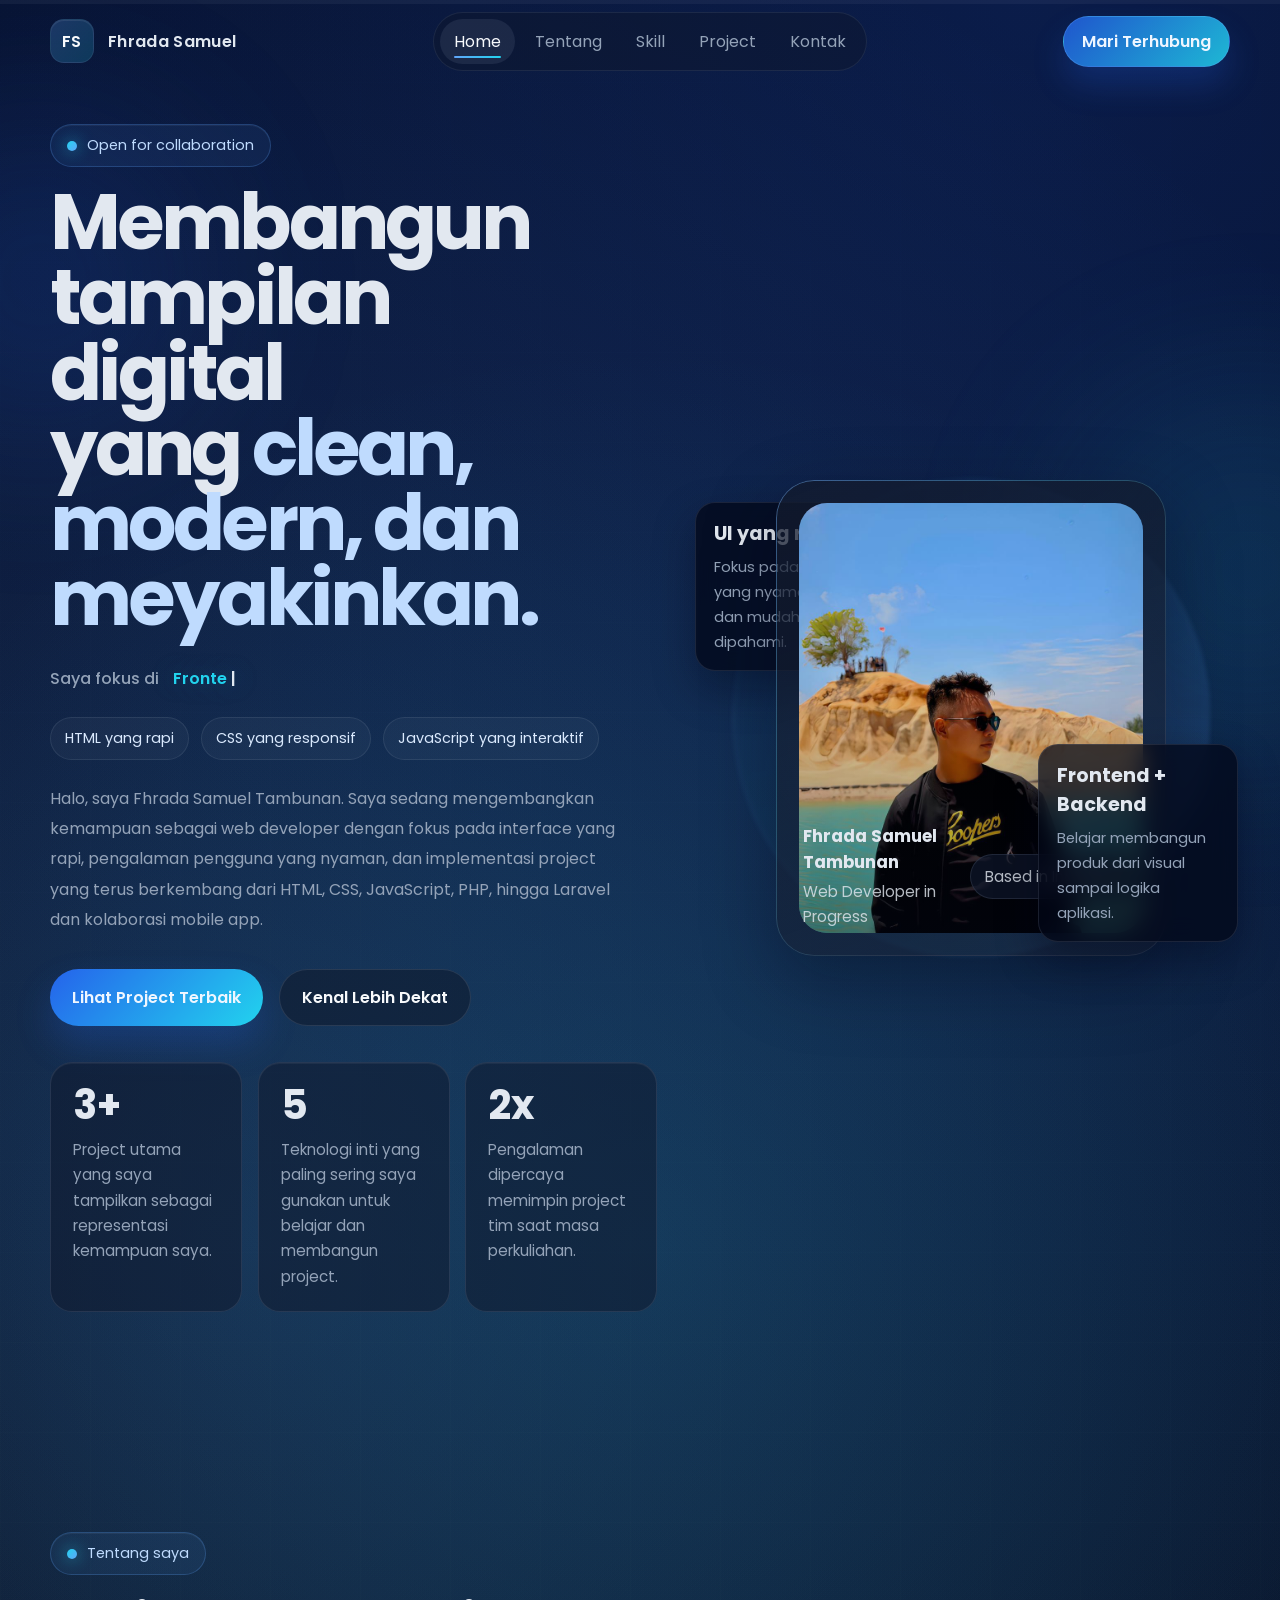
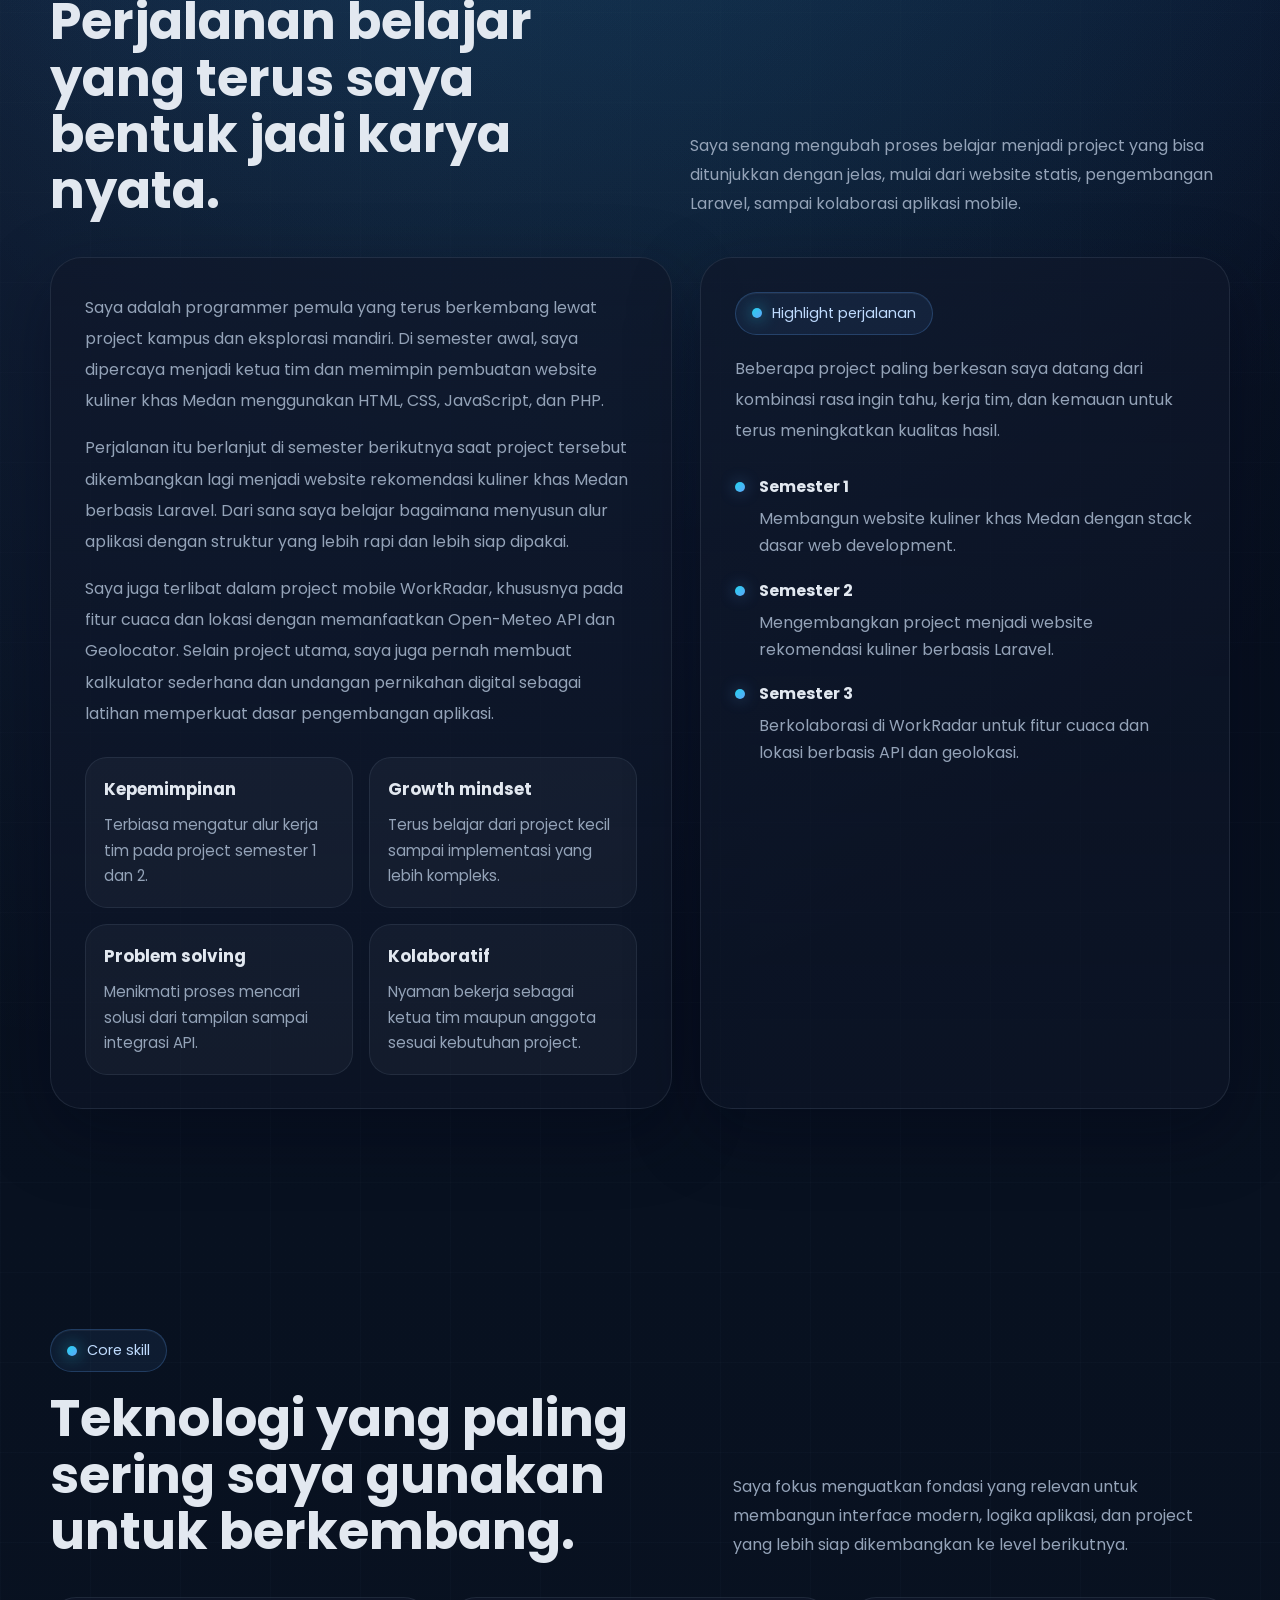
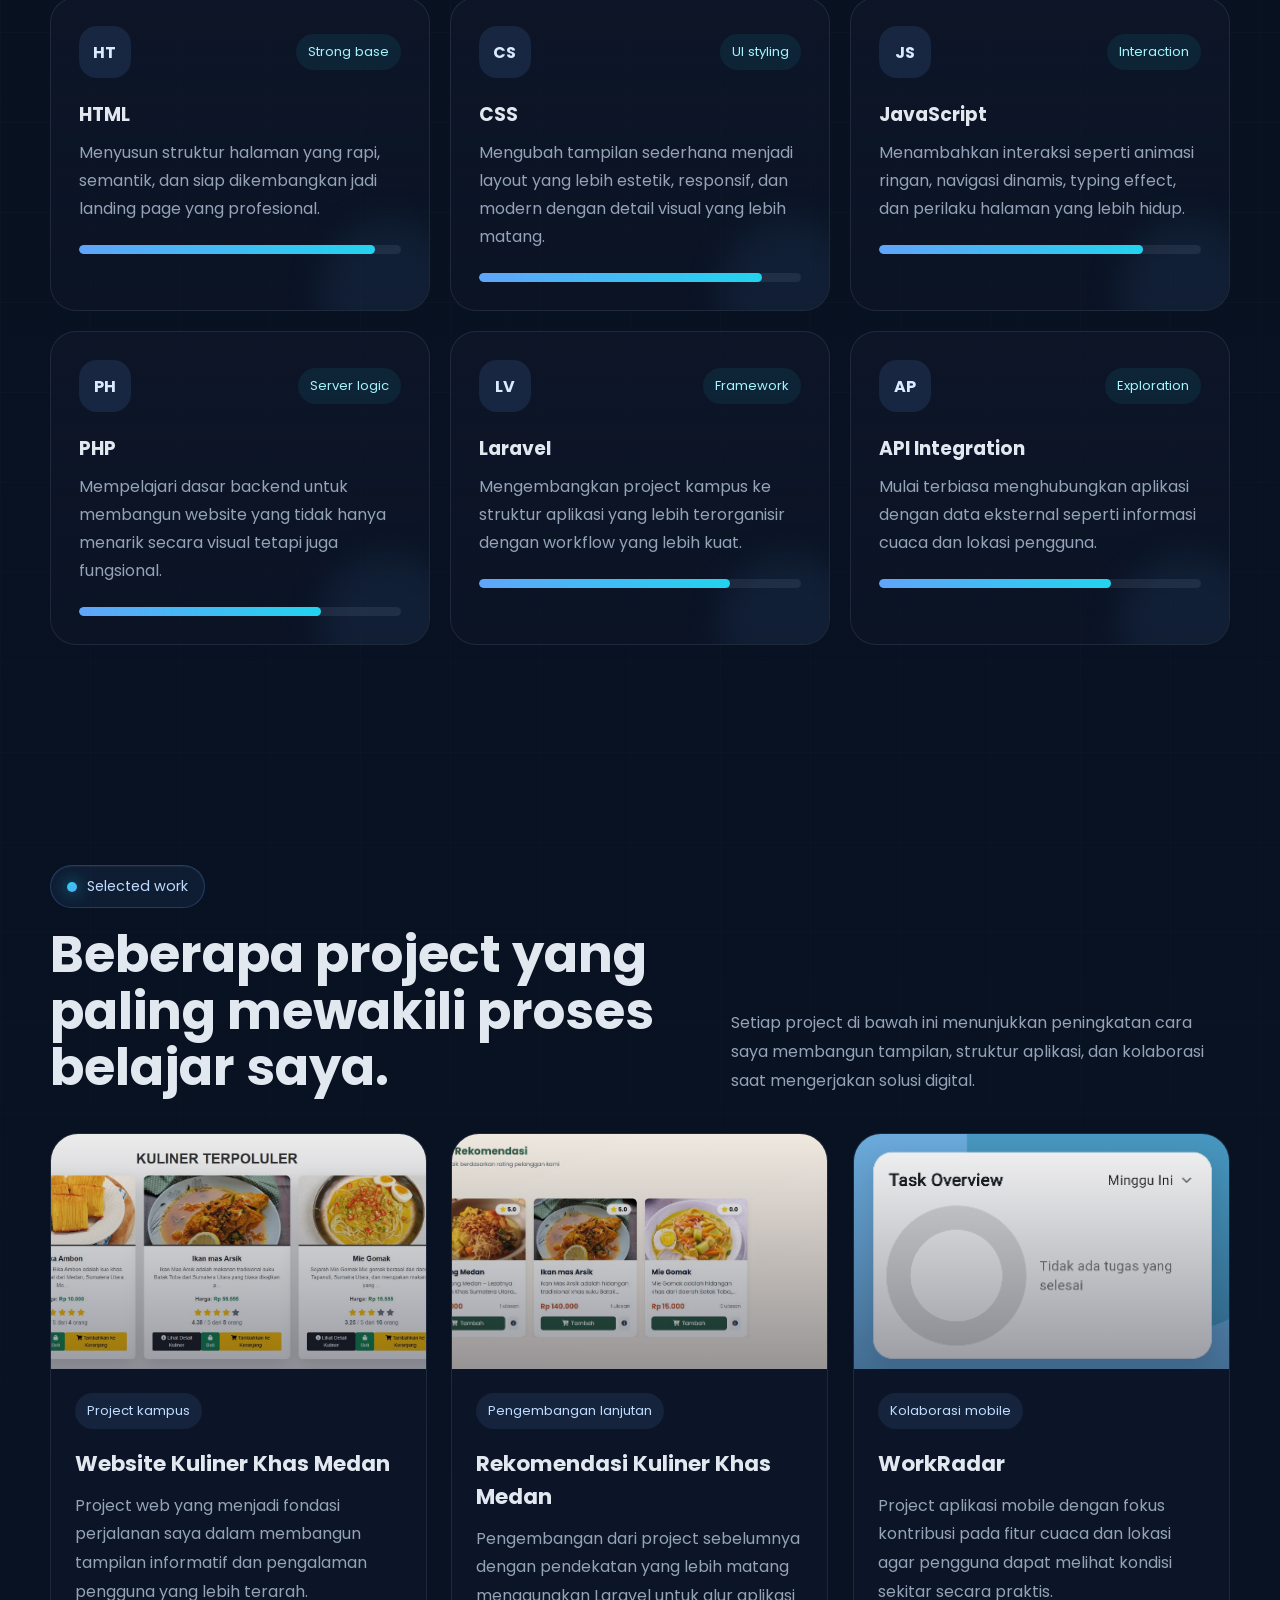
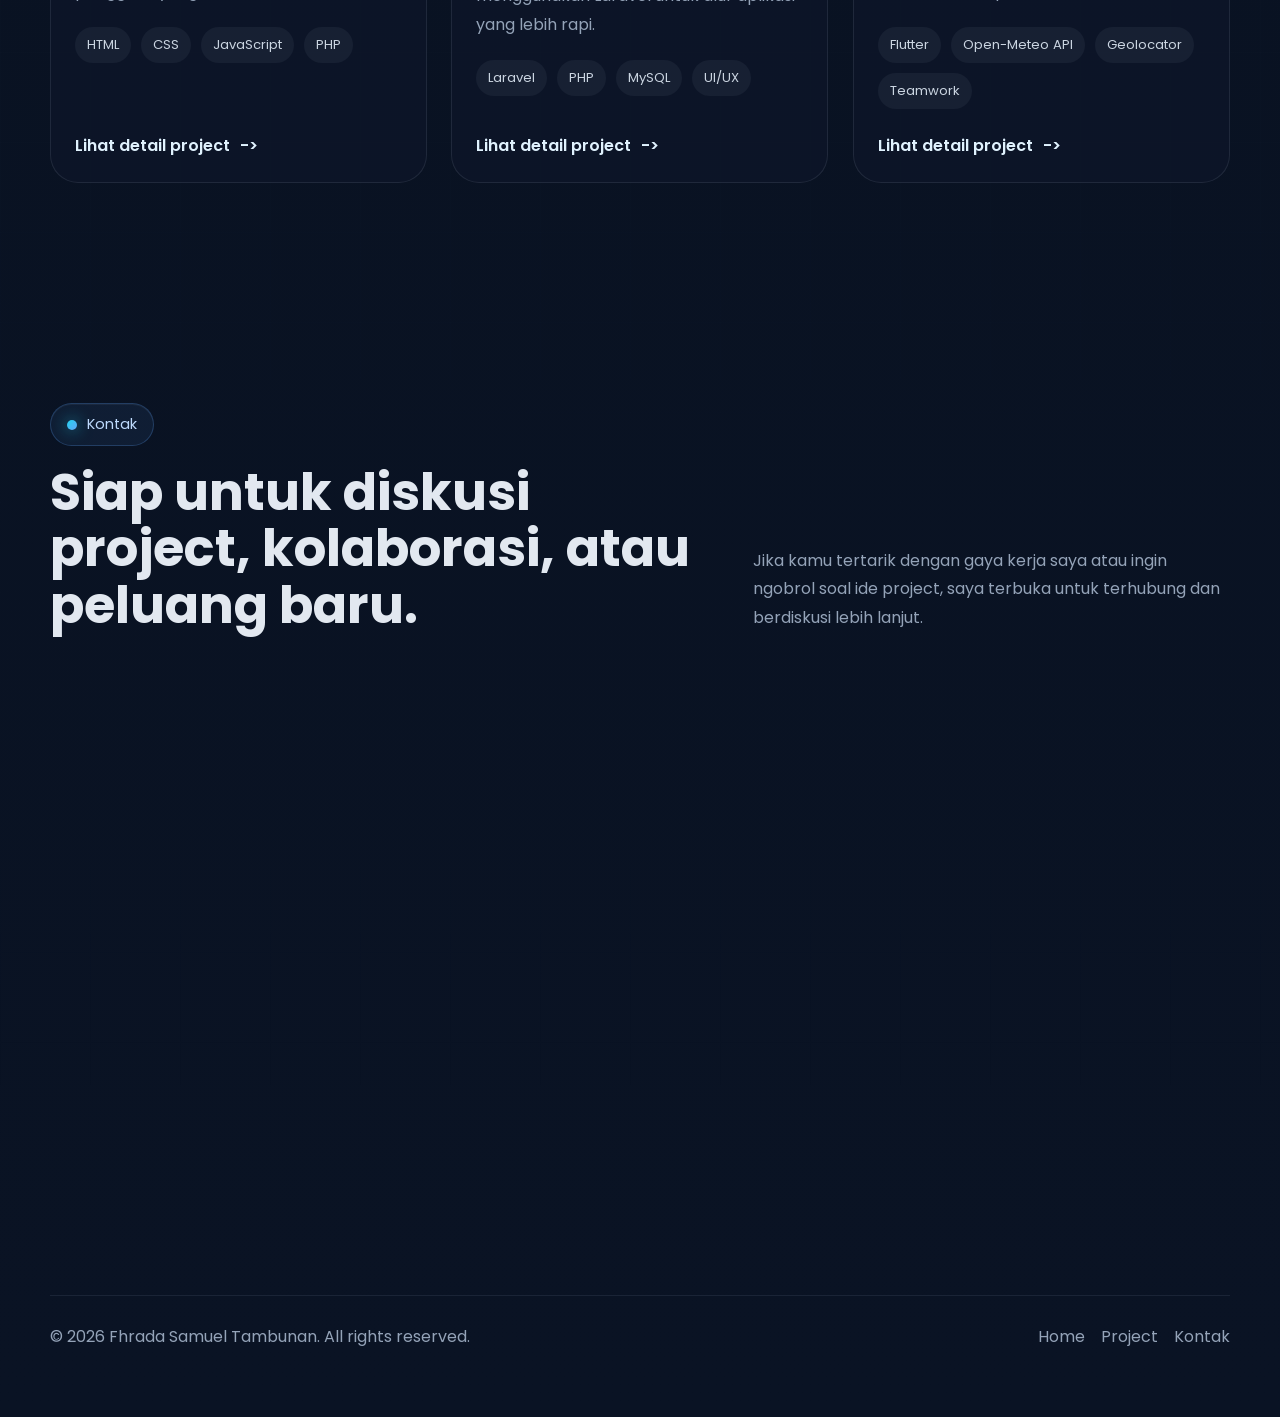
==== commit 2b72ce57: "Add root index.html" ====
--- a/index.html
+++ b/index.html
@@ -404,7 +404,7 @@
   <script>
     document.getElementById("year").textContent = new Date().getFullYear();
   </script>
-  <script src="style/portfolio.js"></script>
+  <script src="js/portfolio.js"></script>
   <button class="back-to-top" type="button" data-back-to-top aria-label="Kembali ke atas">↑</button>
 </body>
 </html>
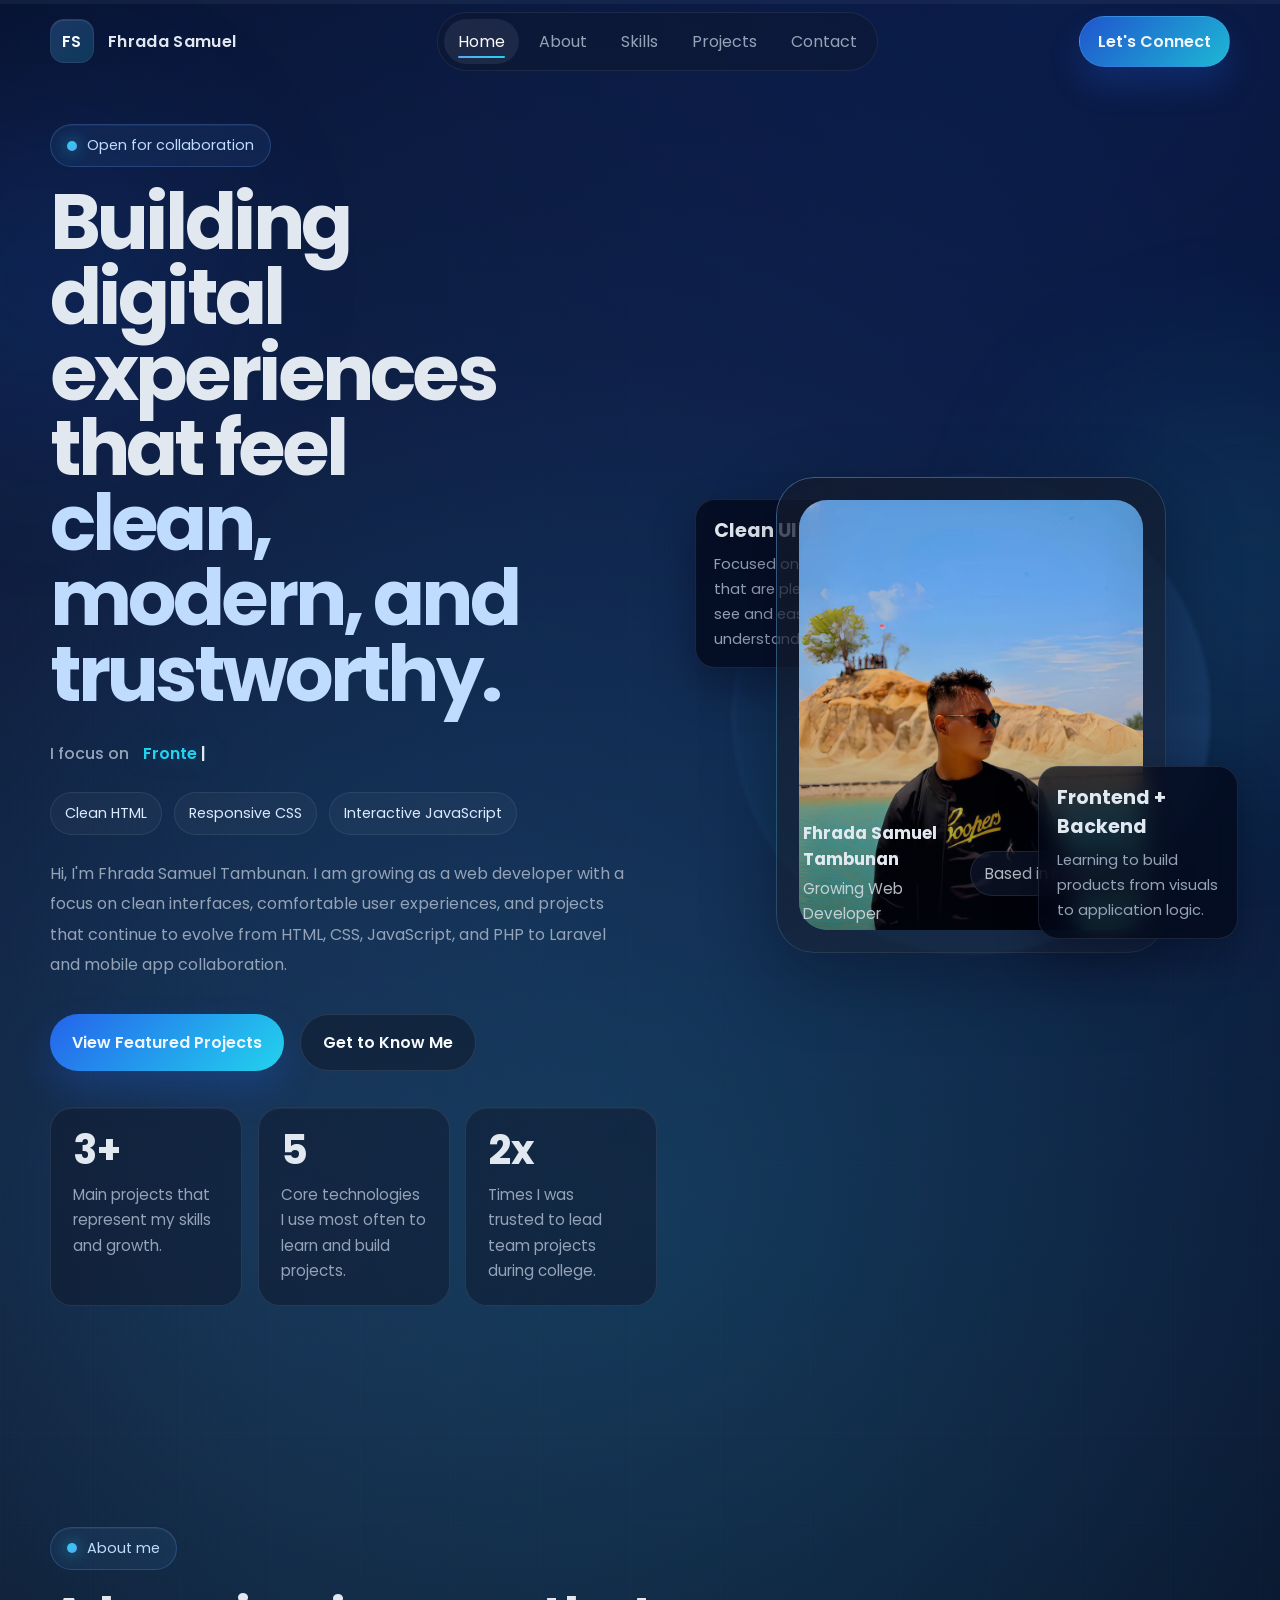
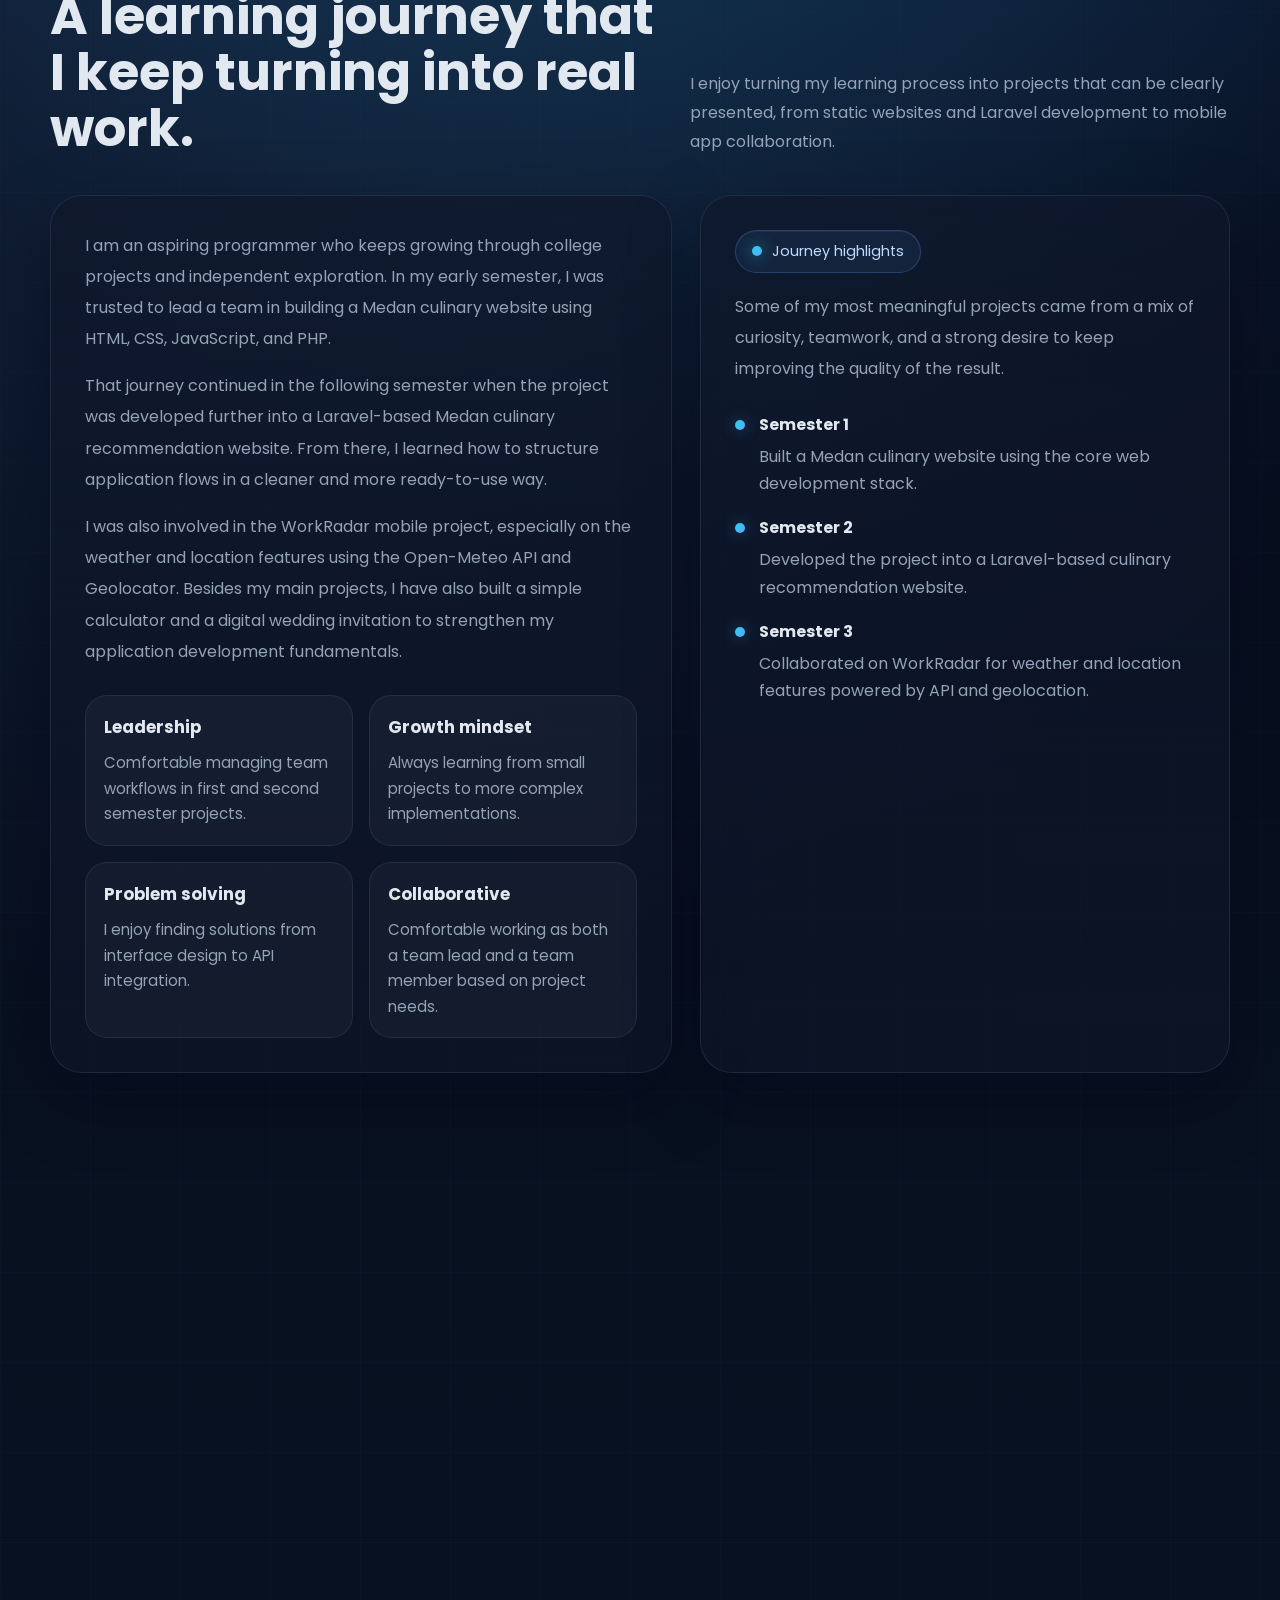
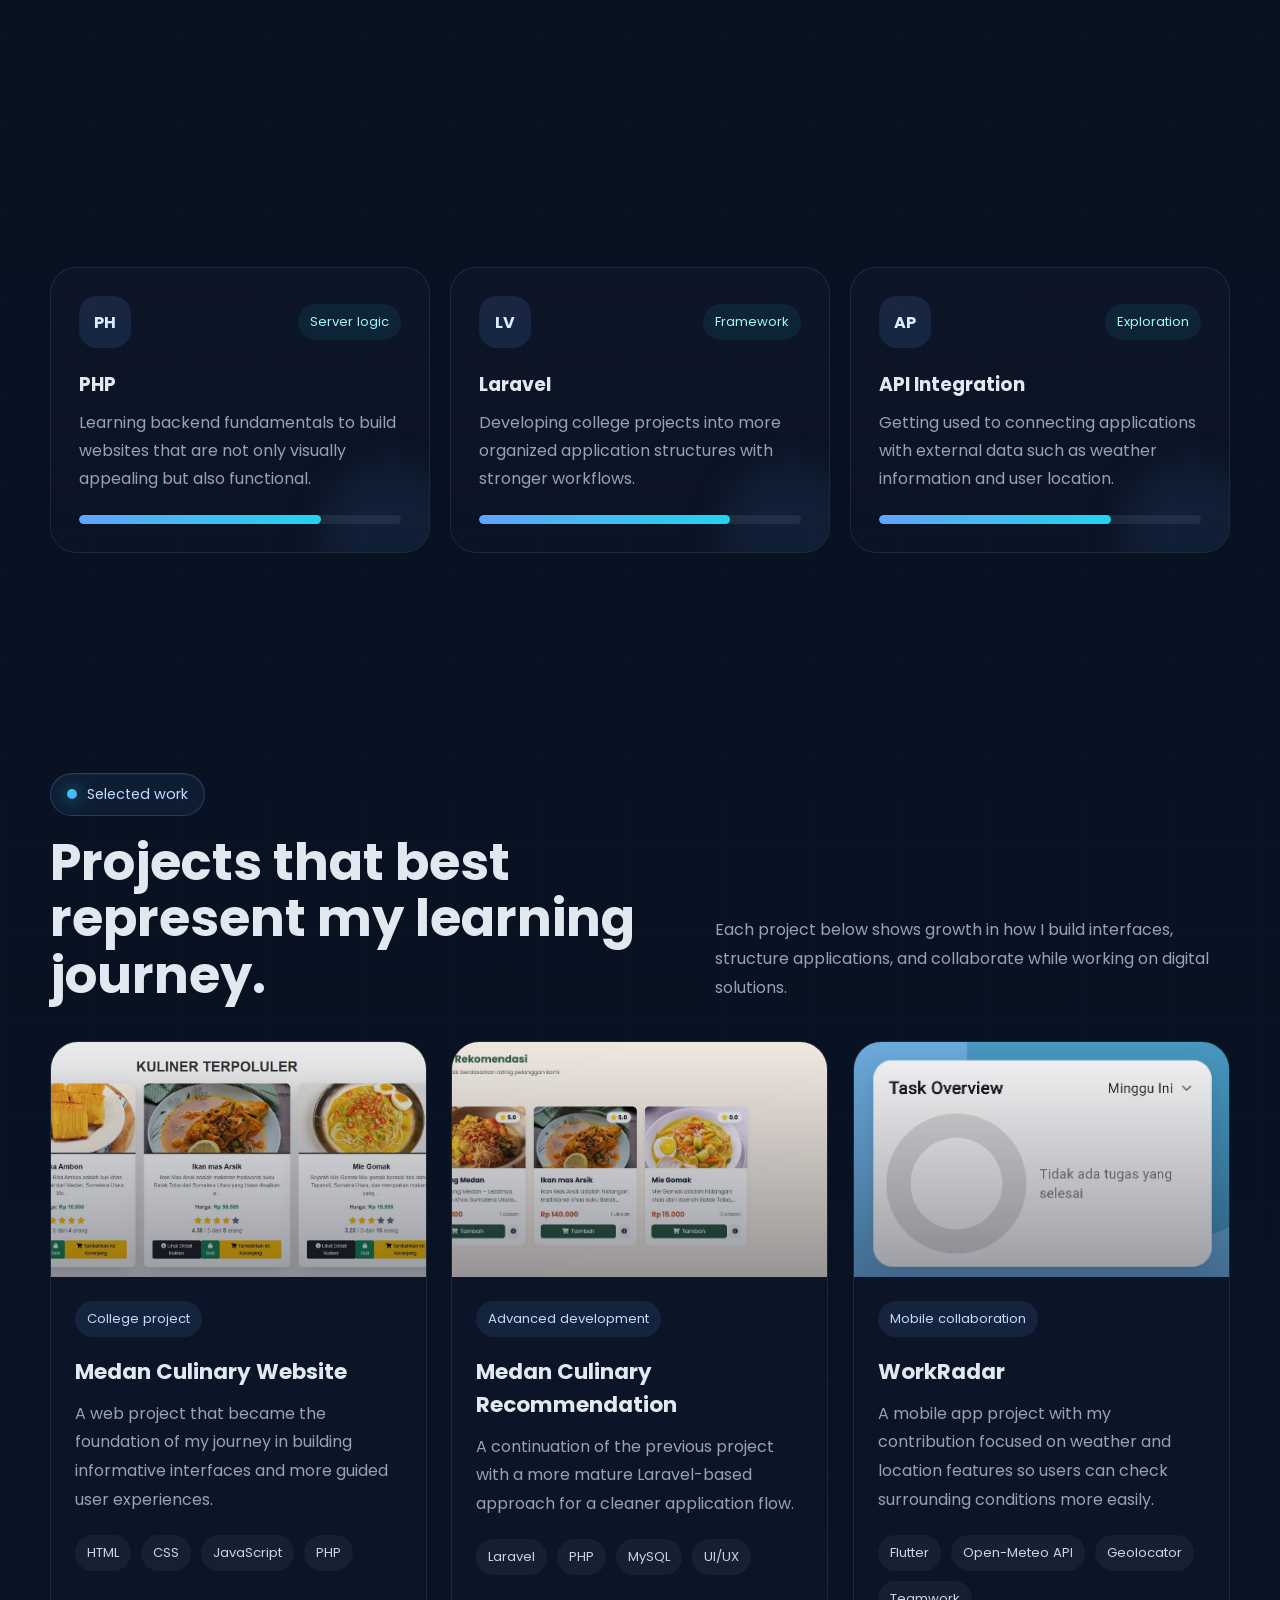
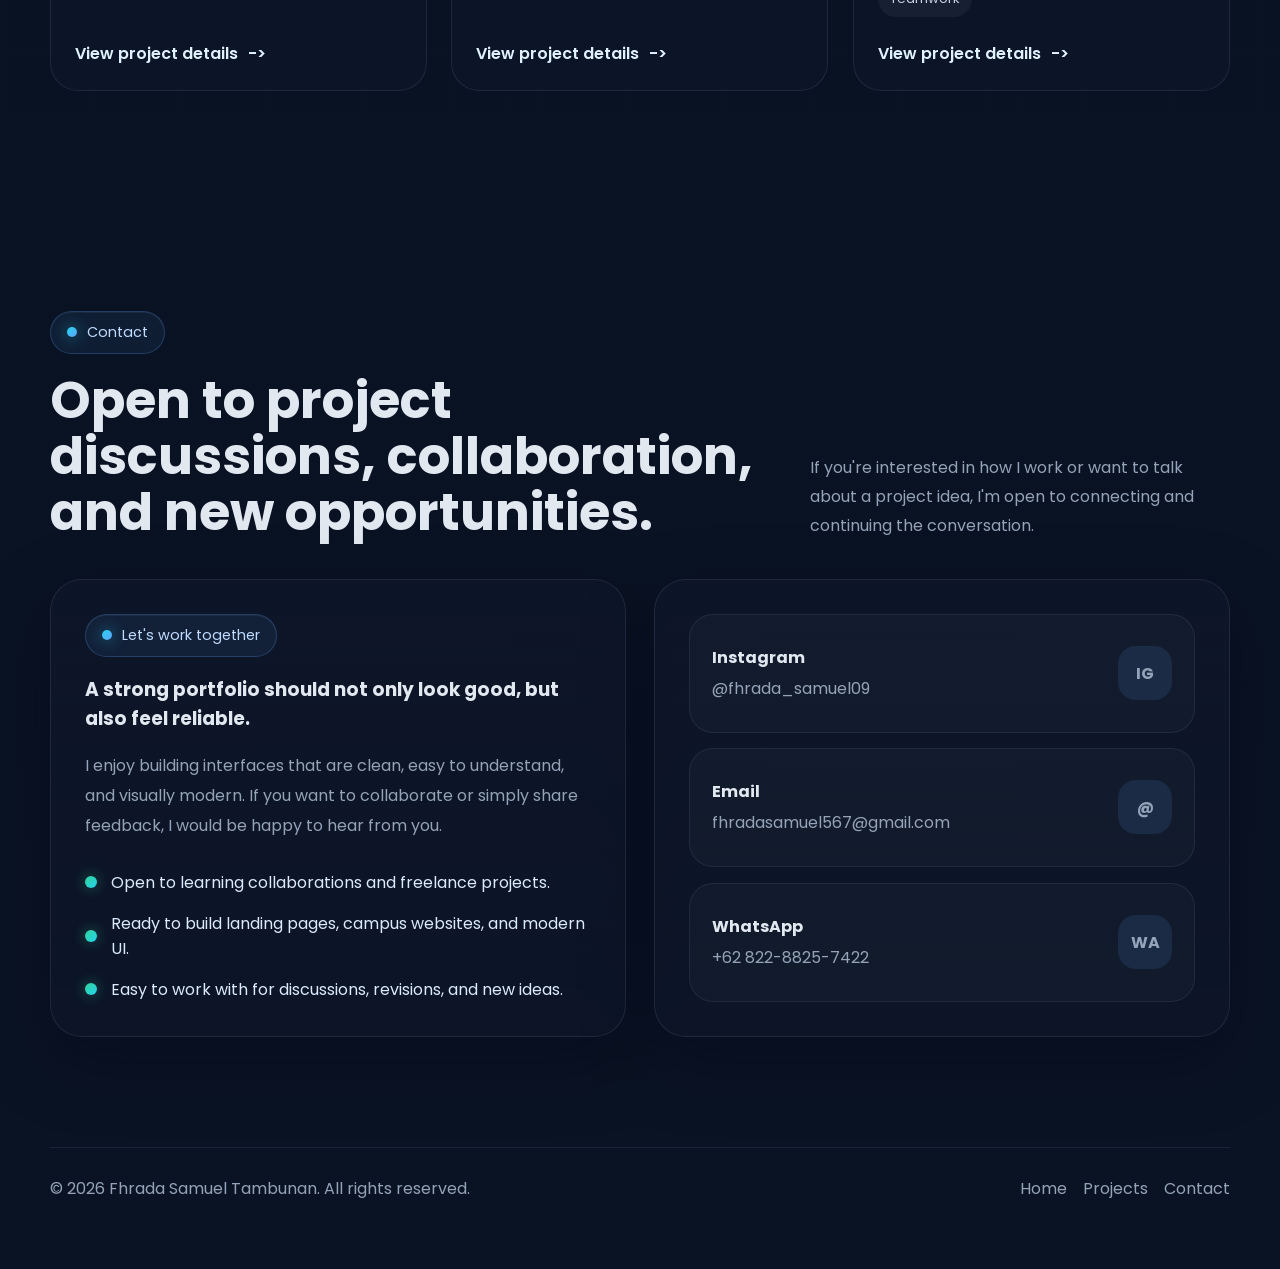
==== commit bc64bf76: "changes Language" ====
--- a/index.html
+++ b/index.html
@@ -1,10 +1,10 @@
 <!DOCTYPE html>
-<html lang="id">
+<html lang="en">
 <head>
   <meta charset="UTF-8">
   <meta name="viewport" content="width=device-width, initial-scale=1.0">
-  <meta name="description" content="Portofolio Fhrada Samuel Tambunan, web developer yang berfokus pada frontend modern, Laravel, dan kolaborasi project digital.">
-  <title>Fhrada Samuel | Portofolio</title>
+  <meta name="description" content="Fhrada Samuel Tambunan portfolio, a web developer focused on modern frontend, Laravel, and digital project collaboration.">
+  <title>Fhrada Samuel | Portfolio</title>
   <link rel="preconnect" href="https://fonts.googleapis.com">
   <link rel="preconnect" href="https://fonts.gstatic.com" crossorigin>
   <link href="https://fonts.googleapis.com/css2?family=Poppins:wght@300;400;500;600;700;800&display=swap" rel="stylesheet">
@@ -17,7 +17,7 @@
 
   <nav class="nav">
     <div class="nav-inner">
-      <a class="brand" href="#home" aria-label="Kembali ke beranda">
+      <a class="brand" href="#home" aria-label="Back to home">
         <span class="brand-mark">FS</span>
         <span>Fhrada Samuel</span>
       </a>
@@ -25,7 +25,7 @@
       <button
         class="menu-toggle"
         type="button"
-        aria-label="Buka menu navigasi"
+        aria-label="Open navigation menu"
         aria-expanded="false"
         aria-controls="primary-navigation"
       >
@@ -36,14 +36,14 @@
 
       <div class="nav-links" id="primary-navigation">
         <a href="#home">Home</a>
-        <a href="#about">Tentang</a>
-        <a href="#skills">Skill</a>
-        <a href="#projects">Project</a>
-        <a href="#contact">Kontak</a>
-        <a class="nav-cta-mobile" href="#contact">Mari Terhubung</a>
-      </div>
-
-      <a class="nav-cta" href="#contact">Mari Terhubung</a>
+        <a href="#about">About</a>
+        <a href="#skills">Skills</a>
+        <a href="#projects">Projects</a>
+        <a href="#contact">Contact</a>
+        <a class="nav-cta-mobile" href="#contact">Let's Connect</a>
+      </div>
+
+      <a class="nav-cta" href="#contact">Let's Connect</a>
     </div>
   </nav>
 
@@ -52,58 +52,58 @@
       <div class="hero-copy reveal">
         <span class="eyebrow">Open for collaboration</span>
         <h1>
-          Membangun tampilan digital yang
-          <span>clean, modern, dan meyakinkan.</span>
+          Building digital experiences that feel
+          <span>clean, modern, and trustworthy.</span>
         </h1>
         <div class="typing-row">
-          <span class="typing-label">Saya fokus di</span>
+          <span class="typing-label">I focus on</span>
           <span class="typing-value" data-typing></span>
         </div>
         <div class="hero-badges reveal">
-          <span>HTML yang rapi</span>
-          <span>CSS yang responsif</span>
-          <span>JavaScript yang interaktif</span>
+          <span>Clean HTML</span>
+          <span>Responsive CSS</span>
+          <span>Interactive JavaScript</span>
         </div>
         <p>
-          Halo, saya Fhrada Samuel Tambunan. Saya sedang mengembangkan kemampuan sebagai web developer
-          dengan fokus pada interface yang rapi, pengalaman pengguna yang nyaman, dan implementasi project
-          yang terus berkembang dari HTML, CSS, JavaScript, PHP, hingga Laravel dan kolaborasi mobile app.
+          Hi, I'm Fhrada Samuel Tambunan. I am growing as a web developer with a focus on clean interfaces,
+          comfortable user experiences, and projects that continue to evolve from HTML, CSS, JavaScript, and PHP
+          to Laravel and mobile app collaboration.
         </p>
         <div class="hero-actions">
-          <a class="btn-primary" href="#projects">Lihat Project Terbaik</a>
-          <a class="btn-secondary" href="#about">Kenal Lebih Dekat</a>
+          <a class="btn-primary" href="#projects">View Featured Projects</a>
+          <a class="btn-secondary" href="#about">Get to Know Me</a>
         </div>
 
         <div class="hero-metrics">
           <article class="metric-card interactive-card reveal">
             <strong data-count="3" data-suffix="+">0</strong>
-            <span>Project utama yang saya tampilkan sebagai representasi kemampuan saya.</span>
+            <span>Main projects that represent my skills and growth.</span>
           </article>
           <article class="metric-card interactive-card reveal">
             <strong data-count="5" data-suffix="">0</strong>
-            <span>Teknologi inti yang paling sering saya gunakan untuk belajar dan membangun project.</span>
+            <span>Core technologies I use most often to learn and build projects.</span>
           </article>
           <article class="metric-card interactive-card reveal">
             <strong data-count="2" data-suffix="x">0</strong>
-            <span>Pengalaman dipercaya memimpin project tim saat masa perkuliahan.</span>
+            <span>Times I was trusted to lead team projects during college.</span>
           </article>
         </div>
       </div>
 
       <div class="hero-visual reveal">
         <div class="floating-card one">
-          <strong>UI yang rapi</strong>
-          <span>Fokus pada layout yang nyaman dilihat dan mudah dipahami.</span>
+          <strong>Clean UI</strong>
+          <span>Focused on layouts that are pleasant to see and easy to understand.</span>
         </div>
 
         <div class="profile-shell">
           <div class="profile-frame">
-            <img src="images/Foto.jpeg" alt="Foto profil Fhrada Samuel Tambunan" loading="eager">
+            <img src="images/Foto.jpeg" alt="Profile photo of Fhrada Samuel Tambunan" loading="eager">
           </div>
           <div class="profile-caption">
             <div>
               <strong>Fhrada Samuel Tambunan</strong>
-              <span>Web Developer in Progress</span>
+              <span>Growing Web Developer</span>
             </div>
             <span class="profile-chip">Based in Indonesia</span>
           </div>
@@ -111,7 +111,7 @@
 
         <div class="floating-card two">
           <strong>Frontend + Backend</strong>
-          <span>Belajar membangun produk dari visual sampai logika aplikasi.</span>
+          <span>Learning to build products from visuals to application logic.</span>
         </div>
       </div>
     </section>
@@ -119,72 +119,72 @@
     <section id="about">
       <div class="section-head reveal">
         <div>
-          <span class="eyebrow">Tentang saya</span>
-          <h2>Perjalanan belajar yang terus saya bentuk jadi karya nyata.</h2>
+          <span class="eyebrow">About me</span>
+          <h2>A learning journey that I keep turning into real work.</h2>
         </div>
         <p>
-          Saya senang mengubah proses belajar menjadi project yang bisa ditunjukkan dengan jelas,
-          mulai dari website statis, pengembangan Laravel, sampai kolaborasi aplikasi mobile.
+          I enjoy turning my learning process into projects that can be clearly presented,
+          from static websites and Laravel development to mobile app collaboration.
         </p>
       </div>
 
       <div class="about-layout">
         <article class="about-story glass-panel reveal">
           <p>
-            Saya adalah programmer pemula yang terus berkembang lewat project kampus dan eksplorasi mandiri.
-            Di semester awal, saya dipercaya menjadi ketua tim dan memimpin pembuatan website kuliner khas Medan
-            menggunakan HTML, CSS, JavaScript, dan PHP.
+            I am an aspiring programmer who keeps growing through college projects and independent exploration.
+            In my early semester, I was trusted to lead a team in building a Medan culinary website
+            using HTML, CSS, JavaScript, and PHP.
           </p>
           <p>
-            Perjalanan itu berlanjut di semester berikutnya saat project tersebut dikembangkan lagi menjadi website
-            rekomendasi kuliner khas Medan berbasis Laravel. Dari sana saya belajar bagaimana menyusun alur aplikasi
-            dengan struktur yang lebih rapi dan lebih siap dipakai.
+            That journey continued in the following semester when the project was developed further into
+            a Laravel-based Medan culinary recommendation website. From there, I learned how to structure
+            application flows in a cleaner and more ready-to-use way.
           </p>
           <p>
-            Saya juga terlibat dalam project mobile WorkRadar, khususnya pada fitur cuaca dan lokasi dengan memanfaatkan
-            Open-Meteo API dan Geolocator. Selain project utama, saya juga pernah membuat kalkulator sederhana dan
-            undangan pernikahan digital sebagai latihan memperkuat dasar pengembangan aplikasi.
+            I was also involved in the WorkRadar mobile project, especially on the weather and location features using
+            the Open-Meteo API and Geolocator. Besides my main projects, I have also built a simple calculator and
+            a digital wedding invitation to strengthen my application development fundamentals.
           </p>
 
           <div class="highlight-grid">
             <div class="highlight-card interactive-card">
-              <strong>Kepemimpinan</strong>
-              <span>Terbiasa mengatur alur kerja tim pada project semester 1 dan 2.</span>
+              <strong>Leadership</strong>
+              <span>Comfortable managing team workflows in first and second semester projects.</span>
             </div>
             <div class="highlight-card interactive-card">
               <strong>Growth mindset</strong>
-              <span>Terus belajar dari project kecil sampai implementasi yang lebih kompleks.</span>
+              <span>Always learning from small projects to more complex implementations.</span>
             </div>
             <div class="highlight-card interactive-card">
               <strong>Problem solving</strong>
-              <span>Menikmati proses mencari solusi dari tampilan sampai integrasi API.</span>
+              <span>I enjoy finding solutions from interface design to API integration.</span>
             </div>
             <div class="highlight-card interactive-card">
-              <strong>Kolaboratif</strong>
-              <span>Nyaman bekerja sebagai ketua tim maupun anggota sesuai kebutuhan project.</span>
+              <strong>Collaborative</strong>
+              <span>Comfortable working as both a team lead and a team member based on project needs.</span>
             </div>
           </div>
         </article>
 
         <aside class="about-side glass-panel reveal">
-          <span class="eyebrow">Highlight perjalanan</span>
+          <span class="eyebrow">Journey highlights</span>
           <p>
-            Beberapa project paling berkesan saya datang dari kombinasi rasa ingin tahu, kerja tim, dan kemauan
-            untuk terus meningkatkan kualitas hasil.
+            Some of my most meaningful projects came from a mix of curiosity, teamwork,
+            and a strong desire to keep improving the quality of the result.
           </p>
 
           <div class="journey-list">
             <div class="journey-item">
               <strong>Semester 1</strong>
-              <span>Membangun website kuliner khas Medan dengan stack dasar web development.</span>
+              <span>Built a Medan culinary website using the core web development stack.</span>
             </div>
             <div class="journey-item">
               <strong>Semester 2</strong>
-              <span>Mengembangkan project menjadi website rekomendasi kuliner berbasis Laravel.</span>
+              <span>Developed the project into a Laravel-based culinary recommendation website.</span>
             </div>
             <div class="journey-item">
               <strong>Semester 3</strong>
-              <span>Berkolaborasi di WorkRadar untuk fitur cuaca dan lokasi berbasis API dan geolokasi.</span>
+              <span>Collaborated on WorkRadar for weather and location features powered by API and geolocation.</span>
             </div>
           </div>
         </aside>
@@ -194,12 +194,12 @@
     <section id="skills">
       <div class="section-head reveal">
         <div>
-          <span class="eyebrow">Core skill</span>
-          <h2>Teknologi yang paling sering saya gunakan untuk berkembang.</h2>
+          <span class="eyebrow">Core skills</span>
+          <h2>The technologies I use most often to keep growing.</h2>
         </div>
         <p>
-          Saya fokus menguatkan fondasi yang relevan untuk membangun interface modern, logika aplikasi,
-          dan project yang lebih siap dikembangkan ke level berikutnya.
+          I focus on strengthening the fundamentals that matter for building modern interfaces,
+          application logic, and projects that are ready to grow further.
         </p>
       </div>
 
@@ -210,7 +210,7 @@
             <span class="skill-level">Strong base</span>
           </div>
           <h3>HTML</h3>
-          <p>Menyusun struktur halaman yang rapi, semantik, dan siap dikembangkan jadi landing page yang profesional.</p>
+          <p>Building clean, semantic page structures that are ready to grow into professional landing pages.</p>
           <div class="progress-track"><div class="progress-bar" data-progress="92"></div></div>
         </article>
 
@@ -220,7 +220,7 @@
             <span class="skill-level">UI styling</span>
           </div>
           <h3>CSS</h3>
-          <p>Mengubah tampilan sederhana menjadi layout yang lebih estetik, responsif, dan modern dengan detail visual yang lebih matang.</p>
+          <p>Turning simple layouts into more aesthetic, responsive, and modern interfaces with refined visual details.</p>
           <div class="progress-track"><div class="progress-bar" data-progress="88"></div></div>
         </article>
 
@@ -230,7 +230,7 @@
             <span class="skill-level">Interaction</span>
           </div>
           <h3>JavaScript</h3>
-          <p>Menambahkan interaksi seperti animasi ringan, navigasi dinamis, typing effect, dan perilaku halaman yang lebih hidup.</p>
+          <p>Adding interactions such as light animations, dynamic navigation, typing effects, and more lively page behavior.</p>
           <div class="progress-track"><div class="progress-bar" data-progress="82"></div></div>
         </article>
 
@@ -240,7 +240,7 @@
             <span class="skill-level">Server logic</span>
           </div>
           <h3>PHP</h3>
-          <p>Mempelajari dasar backend untuk membangun website yang tidak hanya menarik secara visual tetapi juga fungsional.</p>
+          <p>Learning backend fundamentals to build websites that are not only visually appealing but also functional.</p>
           <div class="progress-track"><div class="progress-bar" data-progress="75"></div></div>
         </article>
 
@@ -250,7 +250,7 @@
             <span class="skill-level">Framework</span>
           </div>
           <h3>Laravel</h3>
-          <p>Mengembangkan project kampus ke struktur aplikasi yang lebih terorganisir dengan workflow yang lebih kuat.</p>
+          <p>Developing college projects into more organized application structures with stronger workflows.</p>
           <div class="progress-track"><div class="progress-bar" data-progress="78"></div></div>
         </article>
 
@@ -260,7 +260,7 @@
             <span class="skill-level">Exploration</span>
           </div>
           <h3>API Integration</h3>
-          <p>Mulai terbiasa menghubungkan aplikasi dengan data eksternal seperti informasi cuaca dan lokasi pengguna.</p>
+          <p>Getting used to connecting applications with external data such as weather information and user location.</p>
           <div class="progress-track"><div class="progress-bar" data-progress="72"></div></div>
         </article>
       </div>
@@ -270,66 +270,66 @@
       <div class="section-head reveal">
         <div>
           <span class="eyebrow">Selected work</span>
-          <h2>Beberapa project yang paling mewakili proses belajar saya.</h2>
+          <h2>Projects that best represent my learning journey.</h2>
         </div>
         <p>
-          Setiap project di bawah ini menunjukkan peningkatan cara saya membangun tampilan, struktur aplikasi,
-          dan kolaborasi saat mengerjakan solusi digital.
+          Each project below shows growth in how I build interfaces, structure applications,
+          and collaborate while working on digital solutions.
         </p>
       </div>
 
       <div class="projects-grid">
         <a href="project1.html" class="project-card interactive-card reveal">
           <div class="project-media">
-            <img src="images/Project1.jpeg" alt="Preview website kuliner khas Medan" loading="lazy">
+            <img src="images/Project1.jpeg" alt="Preview of the Medan culinary website" loading="lazy">
           </div>
           <div class="project-content">
-            <span class="project-tag">Project kampus</span>
-            <h3>Website Kuliner Khas Medan</h3>
-            <p>Project web yang menjadi fondasi perjalanan saya dalam membangun tampilan informatif dan pengalaman pengguna yang lebih terarah.</p>
+            <span class="project-tag">College project</span>
+            <h3>Medan Culinary Website</h3>
+            <p>A web project that became the foundation of my journey in building informative interfaces and more guided user experiences.</p>
             <div class="project-meta">
               <span>HTML</span>
               <span>CSS</span>
               <span>JavaScript</span>
               <span>PHP</span>
             </div>
-            <span class="project-link">Lihat detail project</span>
+            <span class="project-link">View project details</span>
           </div>
         </a>
 
         <a href="project2.html" class="project-card interactive-card reveal">
           <div class="project-media">
-            <img src="images/Project2.jpeg" alt="Preview website rekomendasi kuliner khas Medan" loading="lazy">
+            <img src="images/Project2.jpeg" alt="Preview of the Medan culinary recommendation website" loading="lazy">
           </div>
           <div class="project-content">
-            <span class="project-tag">Pengembangan lanjutan</span>
-            <h3>Rekomendasi Kuliner Khas Medan</h3>
-            <p>Pengembangan dari project sebelumnya dengan pendekatan yang lebih matang menggunakan Laravel untuk alur aplikasi yang lebih rapi.</p>
+            <span class="project-tag">Advanced development</span>
+            <h3>Medan Culinary Recommendation</h3>
+            <p>A continuation of the previous project with a more mature Laravel-based approach for a cleaner application flow.</p>
             <div class="project-meta">
               <span>Laravel</span>
               <span>PHP</span>
               <span>MySQL</span>
               <span>UI/UX</span>
             </div>
-            <span class="project-link">Lihat detail project</span>
+            <span class="project-link">View project details</span>
           </div>
         </a>
 
         <a href="project3.html" class="project-card interactive-card reveal">
           <div class="project-media">
-            <img src="images/Project3.png" alt="Preview aplikasi WorkRadar" loading="lazy">
+            <img src="images/Project3.png" alt="Preview of the WorkRadar application" loading="lazy">
           </div>
           <div class="project-content">
-            <span class="project-tag">Kolaborasi mobile</span>
+            <span class="project-tag">Mobile collaboration</span>
             <h3>WorkRadar</h3>
-            <p>Project aplikasi mobile dengan fokus kontribusi pada fitur cuaca dan lokasi agar pengguna dapat melihat kondisi sekitar secara praktis.</p>
+            <p>A mobile app project with my contribution focused on weather and location features so users can check surrounding conditions more easily.</p>
             <div class="project-meta">
               <span>Flutter</span>
               <span>Open-Meteo API</span>
               <span>Geolocator</span>
               <span>Teamwork</span>
             </div>
-            <span class="project-link">Lihat detail project</span>
+            <span class="project-link">View project details</span>
           </div>
         </a>
       </div>
@@ -338,28 +338,28 @@
     <section id="contact">
       <div class="section-head reveal">
         <div>
-          <span class="eyebrow">Kontak</span>
-          <h2>Siap untuk diskusi project, kolaborasi, atau peluang baru.</h2>
+          <span class="eyebrow">Contact</span>
+          <h2>Open to project discussions, collaboration, and new opportunities.</h2>
         </div>
         <p>
-          Jika kamu tertarik dengan gaya kerja saya atau ingin ngobrol soal ide project, saya terbuka
-          untuk terhubung dan berdiskusi lebih lanjut.
+          If you're interested in how I work or want to talk about a project idea,
+          I'm open to connecting and continuing the conversation.
         </p>
       </div>
 
       <div class="contact-grid">
         <article class="contact-panel glass-panel reveal">
-          <span class="eyebrow">Mari kerja bareng</span>
-          <h3>Portofolio yang baik bukan hanya terlihat bagus, tapi juga terasa siap dipercaya.</h3>
+          <span class="eyebrow">Let's work together</span>
+          <h3>A strong portfolio should not only look good, but also feel reliable.</h3>
           <p>
-            Saya senang membangun tampilan yang bersih, mudah dipahami, dan punya karakter visual yang modern.
-            Jika kamu ingin bekerja sama atau sekadar memberikan masukan, saya akan senang mendengarnya.
+            I enjoy building interfaces that are clean, easy to understand, and visually modern.
+            If you want to collaborate or simply share feedback, I would be happy to hear from you.
           </p>
 
           <div class="availability">
-            <div class="availability-item">Terbuka untuk kolaborasi project pembelajaran dan freelance.</div>
-            <div class="availability-item">Siap mengembangkan landing page, website kampus, dan UI modern.</div>
-            <div class="availability-item">Mudah diajak diskusi, revisi, dan eksplorasi ide baru.</div>
+            <div class="availability-item">Open to learning collaborations and freelance projects.</div>
+            <div class="availability-item">Ready to build landing pages, campus websites, and modern UI.</div>
+            <div class="availability-item">Easy to work with for discussions, revisions, and new ideas.</div>
           </div>
         </article>
 
@@ -380,10 +380,10 @@
             <span class="contact-icon">@</span>
           </a>
 
-          <a class="contact-card interactive-card" href="https://wa.me/628228827422" target="_blank" rel="noreferrer">
+          <a class="contact-card interactive-card" href="https://wa.me/6282288257422" target="_blank" rel="noreferrer">
             <div>
               <strong>WhatsApp</strong>
-              <span>+62 822-882-7422</span>
+              <span>+62 822-8825-7422</span>
             </div>
             <span class="contact-icon">WA</span>
           </a>
@@ -396,8 +396,8 @@
     <span>© <span id="year">2026</span> Fhrada Samuel Tambunan. All rights reserved.</span>
     <div class="footer-links">
       <a href="#home">Home</a>
-      <a href="#projects">Project</a>
-      <a href="#contact">Kontak</a>
+      <a href="#projects">Projects</a>
+      <a href="#contact">Contact</a>
     </div>
   </footer>
 
@@ -405,6 +405,6 @@
     document.getElementById("year").textContent = new Date().getFullYear();
   </script>
   <script src="js/portfolio.js"></script>
-  <button class="back-to-top" type="button" data-back-to-top aria-label="Kembali ke atas">↑</button>
+  <button class="back-to-top" type="button" data-back-to-top aria-label="Back to top">↑</button>
 </body>
 </html>
